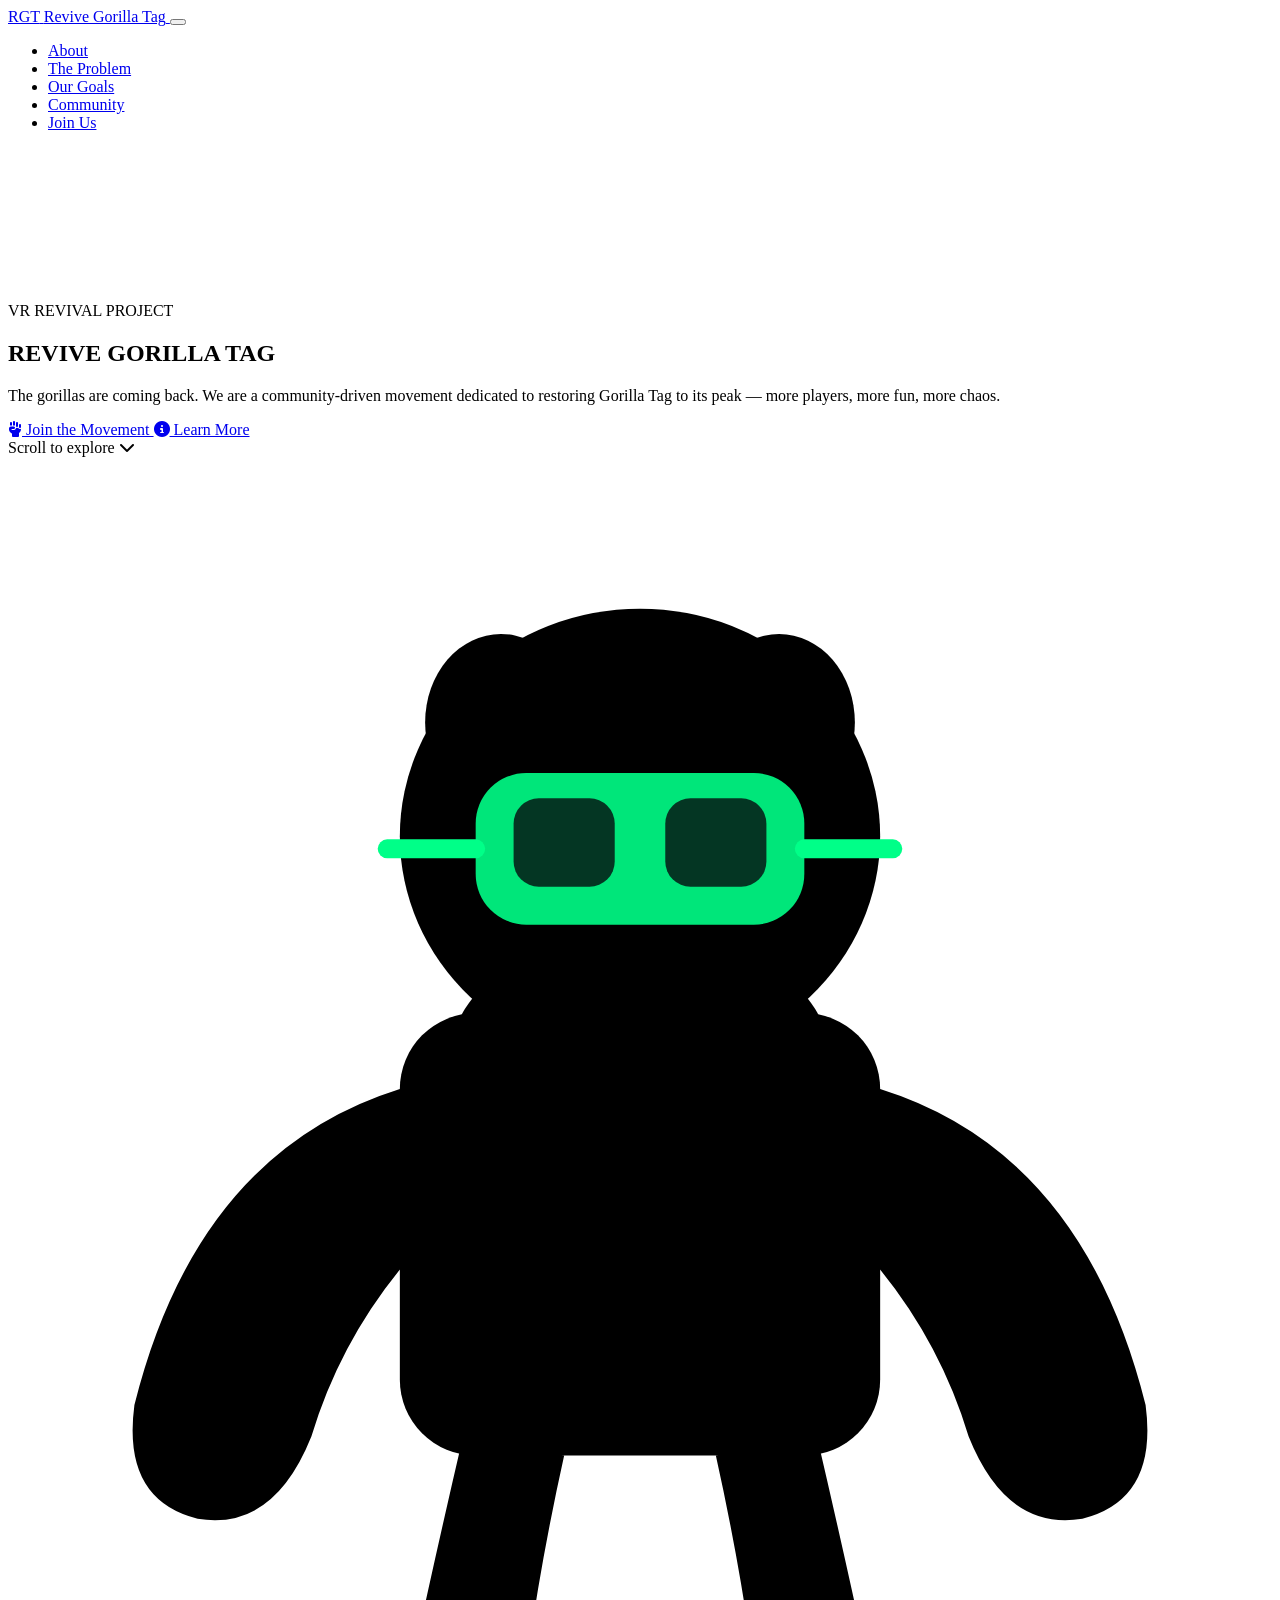
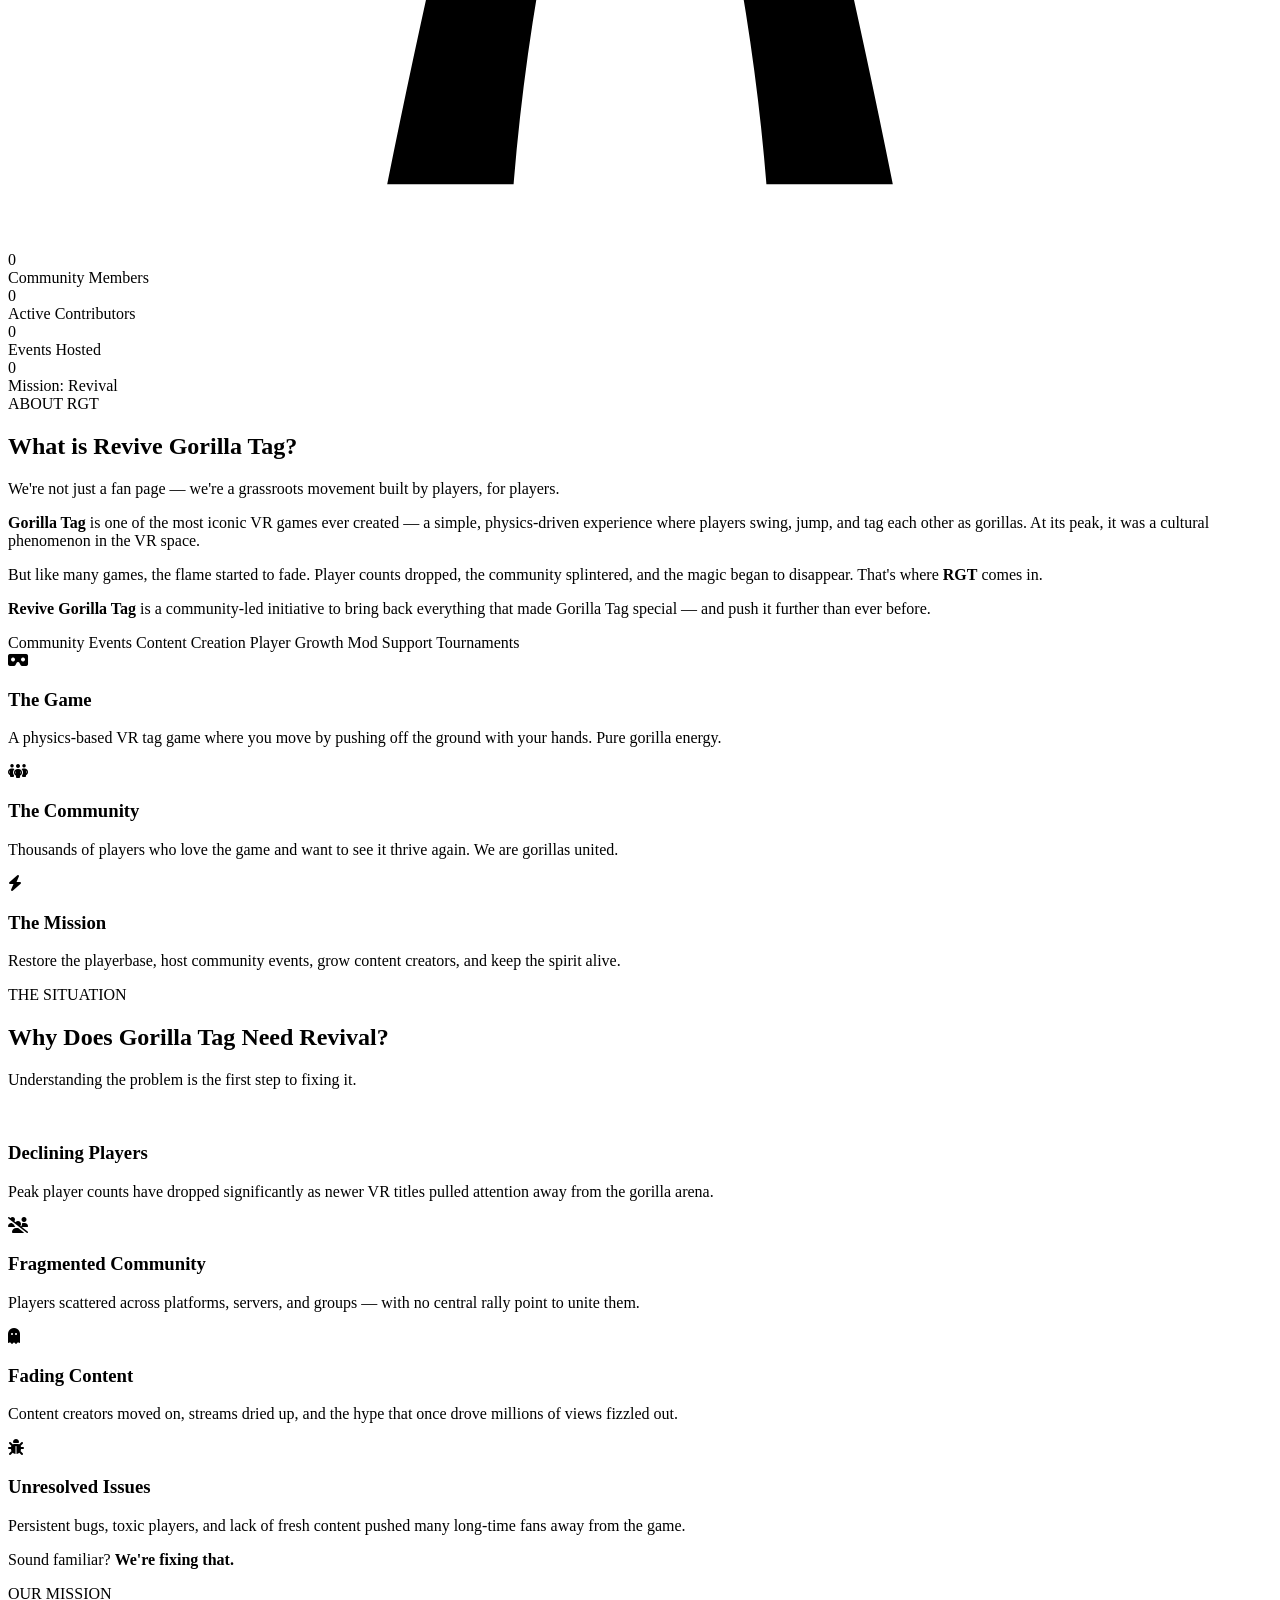
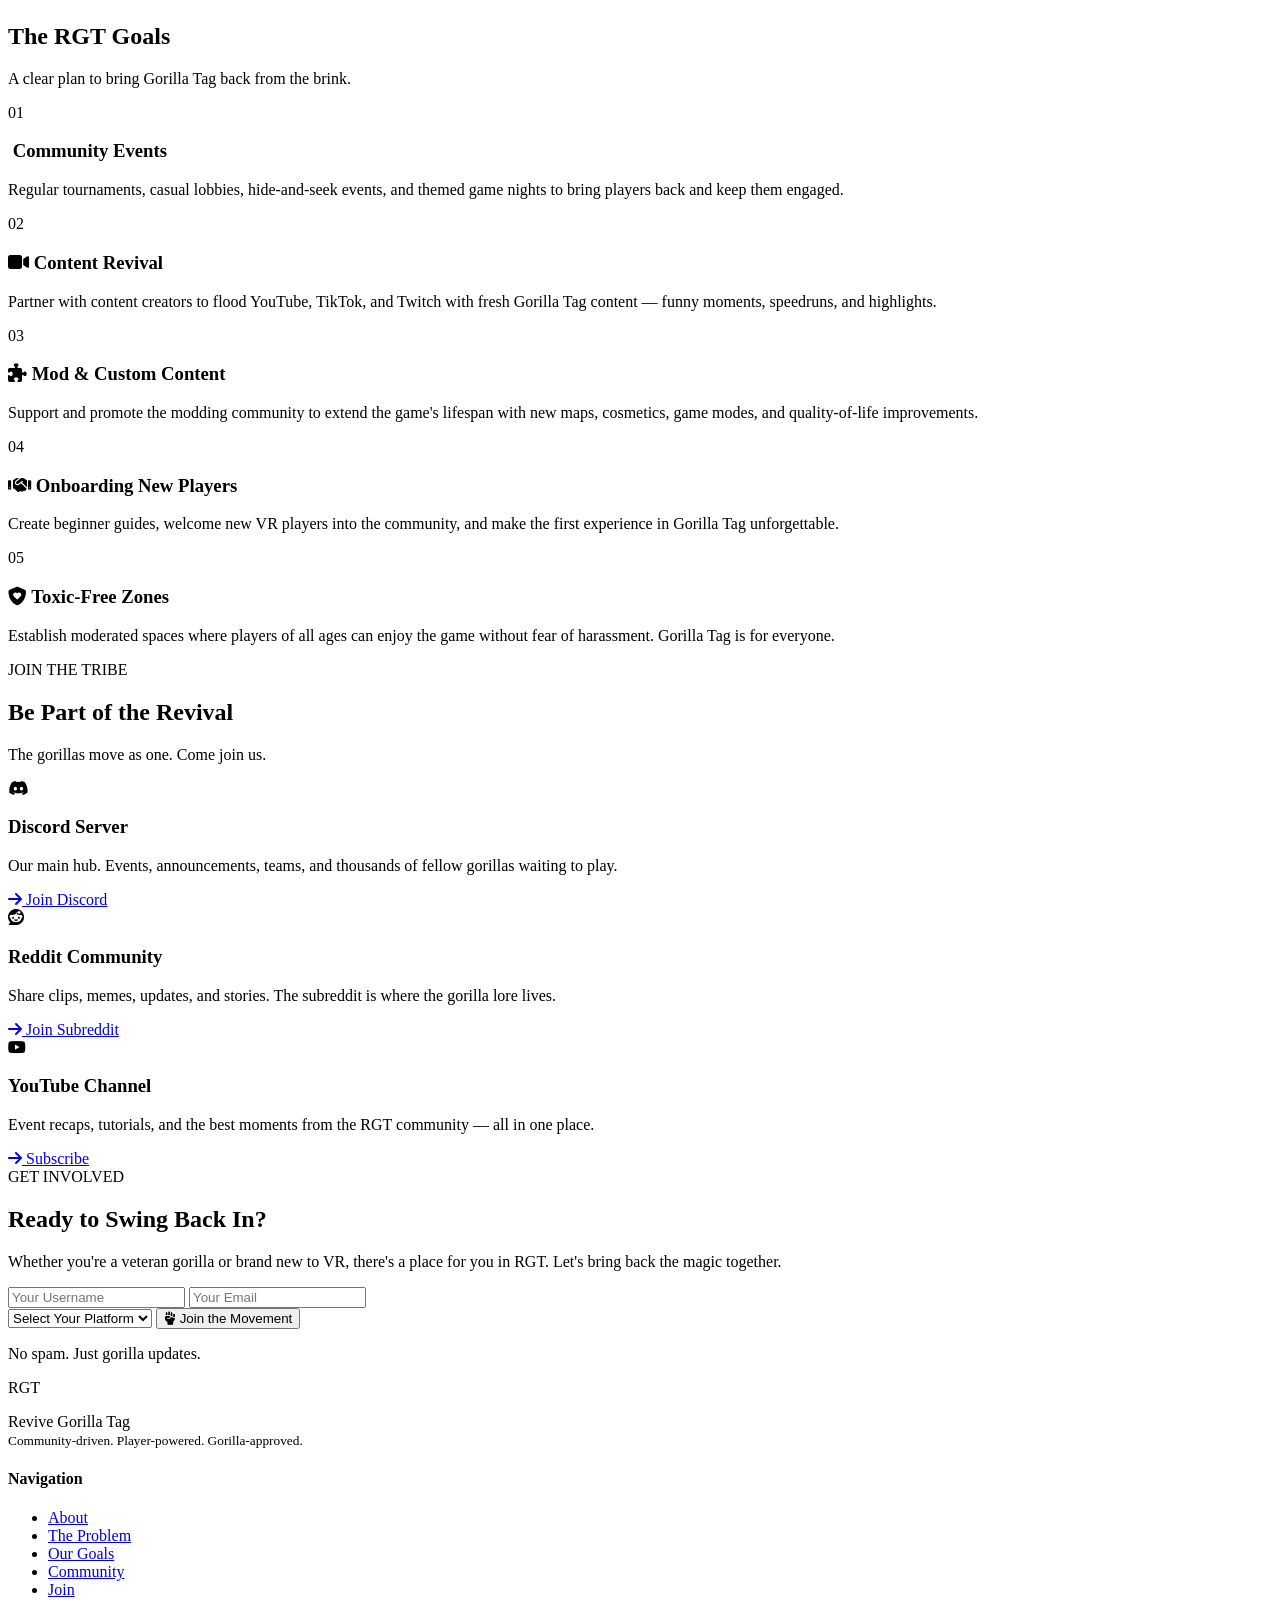
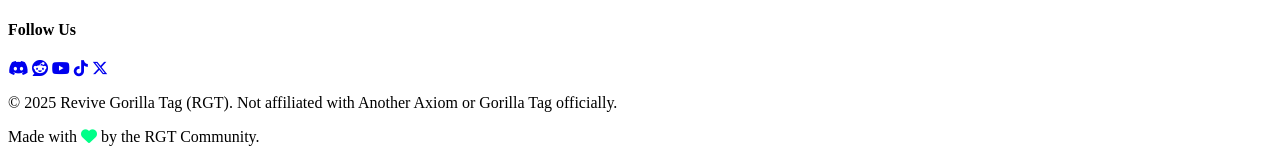
==== index.html @ fe7021f1 "Create index.html" ====
<!DOCTYPE html>
<html lang="en">
<head>
  <meta charset="UTF-8" />
  <meta name="viewport" content="width=device-width, initial-scale=1.0" />
  <meta name="description" content="RGT — Revive Gorilla Tag. A community-driven project dedicated to restoring Gorilla Tag to its golden age." />
  <meta name="theme-color" content="#050b0e" />
  <title>RGT — Revive Gorilla Tag</title>

  <!-- Open Graph -->
  <meta property="og:title" content="RGT — Revive Gorilla Tag" />
  <meta property="og:description" content="Join the movement to bring back the golden age of the greatest VR game ever made." />
  <meta property="og:type" content="website" />

  <!-- Fonts -->
  <link rel="preconnect" href="https://fonts.googleapis.com" />
  <link rel="preconnect" href="https://fonts.gstatic.com" crossorigin />
  <link href="https://fonts.googleapis.com/css2?family=Orbitron:wght@400;600;700;900&family=Inter:wght@300;400;500;600&family=Space+Mono:wght@400;700&display=swap" rel="stylesheet" />

  <!-- Icons -->
  <link rel="stylesheet" href="https://cdnjs.cloudflare.com/ajax/libs/font-awesome/6.5.0/css/all.min.css" crossorigin="anonymous" referrerpolicy="no-referrer" />

  <link rel="stylesheet" href="css/style.css" />
</head>
<body>

  <!-- ===== NAVBAR ===== -->
  <nav id="navbar">
    <div class="nav-container">
      <a href="#hero" class="nav-logo">
        <span class="logo-rgt">RGT</span>
        <span class="logo-full">Revive Gorilla Tag</span>
      </a>
      <button class="nav-toggle" id="navToggle" aria-label="Toggle navigation">
        <span></span><span></span><span></span>
      </button>
      <ul class="nav-links" id="navLinks">
        <li><a href="#about">About</a></li>
        <li><a href="#problem">The Problem</a></li>
        <li><a href="#goals">Our Goals</a></li>
        <li><a href="#community">Community</a></li>
        <li><a href="#join" class="nav-cta">Join Us</a></li>
      </ul>
    </div>
  </nav>

  <!-- ===== HERO ===== -->
  <section id="hero">
    <canvas id="particles"></canvas>
    <div class="hero-bg-glow"></div>

    <div class="hero-content">
      <div class="hero-badge animate-in" data-delay="0">
        <span class="badge-dot"></span>
        VR REVIVAL PROJECT
      </div>
      <h1 class="hero-title animate-in" data-delay="100">
        <span class="title-revive">REVIVE</span>
        <span class="title-gt">GORILLA TAG</span>
      </h1>
      <p class="hero-sub animate-in" data-delay="250">
        The gorillas are coming back. We are a community-driven movement dedicated
        to restoring Gorilla Tag to its peak — more players, more fun, more chaos.
      </p>
      <div class="hero-buttons animate-in" data-delay="400">
        <a href="#join" class="btn btn-primary">
          <i class="fa-solid fa-hand-fist"></i> Join the Movement
        </a>
        <a href="#about" class="btn btn-outline">
          <i class="fa-solid fa-circle-info"></i> Learn More
        </a>
      </div>
      <div class="hero-scroll-hint animate-in" data-delay="600">
        <span>Scroll to explore</span>
        <i class="fa-solid fa-chevron-down bounce"></i>
      </div>
    </div>

    <div class="hero-gorilla">
      <svg viewBox="0 0 200 220" fill="none" xmlns="http://www.w3.org/2000/svg" aria-hidden="true">
        <ellipse cx="100" cy="60" rx="38" ry="36" fill="currentColor"/>
        <ellipse cx="78" cy="42" rx="12" ry="14" fill="currentColor"/>
        <ellipse cx="122" cy="42" rx="12" ry="14" fill="currentColor"/>
        <ellipse cx="100" cy="58" rx="22" ry="18" fill="currentColor" opacity="0.9"/>
        <rect x="62" y="88" width="76" height="70" rx="12" fill="currentColor"/>
        <ellipse cx="100" cy="95" rx="30" ry="20" fill="currentColor"/>
        <path d="M62 100 Q30 110 20 150 Q18 165 30 168 Q42 170 48 155 Q54 135 70 120 Z" fill="currentColor"/>
        <path d="M138 100 Q170 110 180 150 Q182 165 170 168 Q158 170 152 155 Q146 135 130 120 Z" fill="currentColor"/>
        <path d="M72 155 Q65 185 60 210 L80 210 Q82 185 88 158 Z" fill="currentColor"/>
        <path d="M128 155 Q135 185 140 210 L120 210 Q118 185 112 158 Z" fill="currentColor"/>
        <rect x="74" y="50" width="52" height="24" rx="8" fill="#00ff88" opacity="0.9"/>
        <rect x="80" y="54" width="16" height="14" rx="4" fill="#050b0e" opacity="0.8"/>
        <rect x="104" y="54" width="16" height="14" rx="4" fill="#050b0e" opacity="0.8"/>
        <line x1="74" y1="62" x2="60" y2="62" stroke="#00ff88" stroke-width="3" stroke-linecap="round"/>
        <line x1="126" y1="62" x2="140" y2="62" stroke="#00ff88" stroke-width="3" stroke-linecap="round"/>
      </svg>
    </div>
  </section>

  <!-- ===== STATS BAR ===== -->
  <section id="stats">
    <div class="stats-container">
      <div class="stat-item reveal">
        <div class="stat-number" data-target="10000">0</div>
        <div class="stat-label">Community Members</div>
      </div>
      <div class="stat-divider"></div>
      <div class="stat-item reveal">
        <div class="stat-number" data-target="500">0</div>
        <div class="stat-label">Active Contributors</div>
      </div>
      <div class="stat-divider"></div>
      <div class="stat-item reveal">
        <div class="stat-number" data-target="50">0</div>
        <div class="stat-label">Events Hosted</div>
      </div>
      <div class="stat-divider"></div>
      <div class="stat-item reveal">
        <div class="stat-number" data-target="1">0</div>
        <div class="stat-label">Mission: Revival</div>
      </div>
    </div>
  </section>

  <!-- ===== ABOUT ===== -->
  <section id="about">
    <div class="container">
      <div class="section-header reveal">
        <span class="section-tag">ABOUT RGT</span>
        <h2>What is <span class="highlight">Revive Gorilla Tag</span>?</h2>
        <p class="section-desc">We're not just a fan page — we're a grassroots movement built by players, for players.</p>
      </div>
      <div class="about-grid">
        <div class="about-text reveal">
          <p><strong>Gorilla Tag</strong> is one of the most iconic VR games ever created — a simple, physics-driven experience where players swing, jump, and tag each other as gorillas. At its peak, it was a cultural phenomenon in the VR space.</p>
          <p>But like many games, the flame started to fade. Player counts dropped, the community splintered, and the magic began to disappear. That's where <strong>RGT</strong> comes in.</p>
          <p><strong>Revive Gorilla Tag</strong> is a community-led initiative to bring back everything that made Gorilla Tag special — and push it further than ever before.</p>
          <div class="about-tags">
            <span class="tag">Community Events</span>
            <span class="tag">Content Creation</span>
            <span class="tag">Player Growth</span>
            <span class="tag">Mod Support</span>
            <span class="tag">Tournaments</span>
          </div>
        </div>
        <div class="about-card reveal">
          <div class="about-card-inner">
            <div class="about-card-icon"><i class="fa-solid fa-vr-cardboard"></i></div>
            <h3>The Game</h3>
            <p>A physics-based VR tag game where you move by pushing off the ground with your hands. Pure gorilla energy.</p>
          </div>
          <div class="about-card-inner">
            <div class="about-card-icon"><i class="fa-solid fa-people-group"></i></div>
            <h3>The Community</h3>
            <p>Thousands of players who love the game and want to see it thrive again. We are gorillas united.</p>
          </div>
          <div class="about-card-inner">
            <div class="about-card-icon"><i class="fa-solid fa-bolt"></i></div>
            <h3>The Mission</h3>
            <p>Restore the playerbase, host community events, grow content creators, and keep the spirit alive.</p>
          </div>
        </div>
      </div>
    </div>
  </section>

  <!-- ===== THE PROBLEM ===== -->
  <section id="problem">
    <div class="container">
      <div class="section-header reveal">
        <span class="section-tag">THE SITUATION</span>
        <h2>Why Does Gorilla Tag <span class="highlight">Need Revival</span>?</h2>
        <p class="section-desc">Understanding the problem is the first step to fixing it.</p>
      </div>
      <div class="problem-grid">
        <div class="problem-card reveal" data-delay="0">
          <div class="problem-icon"><i class="fa-solid fa-chart-line-down"></i></div>
          <h3>Declining Players</h3>
          <p>Peak player counts have dropped significantly as newer VR titles pulled attention away from the gorilla arena.</p>
        </div>
        <div class="problem-card reveal" data-delay="100">
          <div class="problem-icon"><i class="fa-solid fa-users-slash"></i></div>
          <h3>Fragmented Community</h3>
          <p>Players scattered across platforms, servers, and groups — with no central rally point to unite them.</p>
        </div>
        <div class="problem-card reveal" data-delay="200">
          <div class="problem-icon"><i class="fa-solid fa-ghost"></i></div>
          <h3>Fading Content</h3>
          <p>Content creators moved on, streams dried up, and the hype that once drove millions of views fizzled out.</p>
        </div>
        <div class="problem-card reveal" data-delay="300">
          <div class="problem-icon"><i class="fa-solid fa-bug"></i></div>
          <h3>Unresolved Issues</h3>
          <p>Persistent bugs, toxic players, and lack of fresh content pushed many long-time fans away from the game.</p>
        </div>
      </div>
      <div class="problem-cta reveal">
        <p>Sound familiar? <strong>We're fixing that.</strong></p>
      </div>
    </div>
  </section>

  <!-- ===== GOALS ===== -->
  <section id="goals">
    <div class="container">
      <div class="section-header reveal">
        <span class="section-tag">OUR MISSION</span>
        <h2>The RGT <span class="highlight">Goals</span></h2>
        <p class="section-desc">A clear plan to bring Gorilla Tag back from the brink.</p>
      </div>
      <div class="goals-list">
        <div class="goal-item reveal" data-delay="0">
          <div class="goal-number">01</div>
          <div class="goal-content">
            <h3><i class="fa-solid fa-calendar-star"></i> Community Events</h3>
            <p>Regular tournaments, casual lobbies, hide-and-seek events, and themed game nights to bring players back and keep them engaged.</p>
          </div>
          <div class="goal-accent"></div>
        </div>
        <div class="goal-item reveal" data-delay="100">
          <div class="goal-number">02</div>
          <div class="goal-content">
            <h3><i class="fa-solid fa-video"></i> Content Revival</h3>
            <p>Partner with content creators to flood YouTube, TikTok, and Twitch with fresh Gorilla Tag content — funny moments, speedruns, and highlights.</p>
          </div>
          <div class="goal-accent"></div>
        </div>
        <div class="goal-item reveal" data-delay="200">
          <div class="goal-number">03</div>
          <div class="goal-content">
            <h3><i class="fa-solid fa-puzzle-piece"></i> Mod &amp; Custom Content</h3>
            <p>Support and promote the modding community to extend the game's lifespan with new maps, cosmetics, game modes, and quality-of-life improvements.</p>
          </div>
          <div class="goal-accent"></div>
        </div>
        <div class="goal-item reveal" data-delay="300">
          <div class="goal-number">04</div>
          <div class="goal-content">
            <h3><i class="fa-solid fa-handshake"></i> Onboarding New Players</h3>
            <p>Create beginner guides, welcome new VR players into the community, and make the first experience in Gorilla Tag unforgettable.</p>
          </div>
          <div class="goal-accent"></div>
        </div>
        <div class="goal-item reveal" data-delay="400">
          <div class="goal-number">05</div>
          <div class="goal-content">
            <h3><i class="fa-solid fa-shield-heart"></i> Toxic-Free Zones</h3>
            <p>Establish moderated spaces where players of all ages can enjoy the game without fear of harassment. Gorilla Tag is for everyone.</p>
          </div>
          <div class="goal-accent"></div>
        </div>
      </div>
    </div>
  </section>

  <!-- ===== COMMUNITY ===== -->
  <section id="community">
    <div class="container">
      <div class="section-header reveal">
        <span class="section-tag">JOIN THE TRIBE</span>
        <h2>Be Part of the <span class="highlight">Revival</span></h2>
        <p class="section-desc">The gorillas move as one. Come join us.</p>
      </div>
      <div class="community-grid">
        <div class="community-card reveal discord">
          <div class="community-card-bg"></div>
          <i class="fa-brands fa-discord community-icon"></i>
          <h3>Discord Server</h3>
          <p>Our main hub. Events, announcements, teams, and thousands of fellow gorillas waiting to play.</p>
          <a href="#join" class="btn btn-primary sm"><i class="fa-solid fa-arrow-right"></i> Join Discord</a>
        </div>
        <div class="community-card reveal reddit" data-delay="100">
          <div class="community-card-bg"></div>
          <i class="fa-brands fa-reddit community-icon"></i>
          <h3>Reddit Community</h3>
          <p>Share clips, memes, updates, and stories. The subreddit is where the gorilla lore lives.</p>
          <a href="#join" class="btn btn-outline sm"><i class="fa-solid fa-arrow-right"></i> Join Subreddit</a>
        </div>
        <div class="community-card reveal youtube" data-delay="200">
          <div class="community-card-bg"></div>
          <i class="fa-brands fa-youtube community-icon"></i>
          <h3>YouTube Channel</h3>
          <p>Event recaps, tutorials, and the best moments from the RGT community — all in one place.</p>
          <a href="#join" class="btn btn-outline sm"><i class="fa-solid fa-arrow-right"></i> Subscribe</a>
        </div>
      </div>
    </div>
  </section>

  <!-- ===== JOIN ===== -->
  <section id="join">
    <div class="join-bg"></div>
    <div class="container">
      <div class="join-content reveal">
        <span class="section-tag">GET INVOLVED</span>
        <h2>Ready to <span class="highlight">Swing Back In</span>?</h2>
        <p>Whether you're a veteran gorilla or brand new to VR, there's a place for you in RGT. Let's bring back the magic together.</p>
        <form class="join-form" id="joinForm" novalidate>
          <div class="form-row">
            <input type="text" id="joinName" name="name" placeholder="Your Username" autocomplete="off" required />
            <input type="email" id="joinEmail" name="email" placeholder="Your Email" autocomplete="off" required />
          </div>
          <select id="joinPlatform" name="platform" required>
            <option value="" disabled selected>Select Your Platform</option>
            <option value="meta">Meta Quest</option>
            <option value="pcvr">PCVR (Steam)</option>
            <option value="psvr">PSVR2</option>
            <option value="both">Multiple Platforms</option>
          </select>
          <button type="submit" class="btn btn-primary full">
            <i class="fa-solid fa-hand-fist"></i> Join the Movement
          </button>
          <p class="form-note">No spam. Just gorilla updates.</p>
        </form>
        <div class="join-success" id="joinSuccess" style="display:none">
          <i class="fa-solid fa-circle-check"></i>
          <h3>You're in!</h3>
          <p>Welcome to RGT. The gorillas are ready for you.</p>
        </div>
      </div>
    </div>
  </section>

  <!-- ===== FOOTER ===== -->
  <footer id="footer">
    <div class="container">
      <div class="footer-top">
        <div class="footer-brand">
          <span class="logo-rgt">RGT</span>
          <p>Revive Gorilla Tag<br /><small>Community-driven. Player-powered. Gorilla-approved.</small></p>
        </div>
        <div class="footer-links">
          <h4>Navigation</h4>
          <ul>
            <li><a href="#about">About</a></li>
            <li><a href="#problem">The Problem</a></li>
            <li><a href="#goals">Our Goals</a></li>
            <li><a href="#community">Community</a></li>
            <li><a href="#join">Join</a></li>
          </ul>
        </div>
        <div class="footer-social">
          <h4>Follow Us</h4>
          <div class="social-icons">
            <a href="#" aria-label="Discord"><i class="fa-brands fa-discord"></i></a>
            <a href="#" aria-label="Reddit"><i class="fa-brands fa-reddit"></i></a>
            <a href="#" aria-label="YouTube"><i class="fa-brands fa-youtube"></i></a>
            <a href="#" aria-label="TikTok"><i class="fa-brands fa-tiktok"></i></a>
            <a href="#" aria-label="Twitter/X"><i class="fa-brands fa-x-twitter"></i></a>
          </div>
        </div>
      </div>
      <div class="footer-bottom">
        <p>&copy; 2025 Revive Gorilla Tag (RGT). Not affiliated with Another Axiom or Gorilla Tag officially.</p>
        <p>Made with <i class="fa-solid fa-heart" style="color:#00ff88"></i> by the RGT Community.</p>
      </div>
    </div>
  </footer>

  <script src="js/main.js"></script>
</body>
</html>
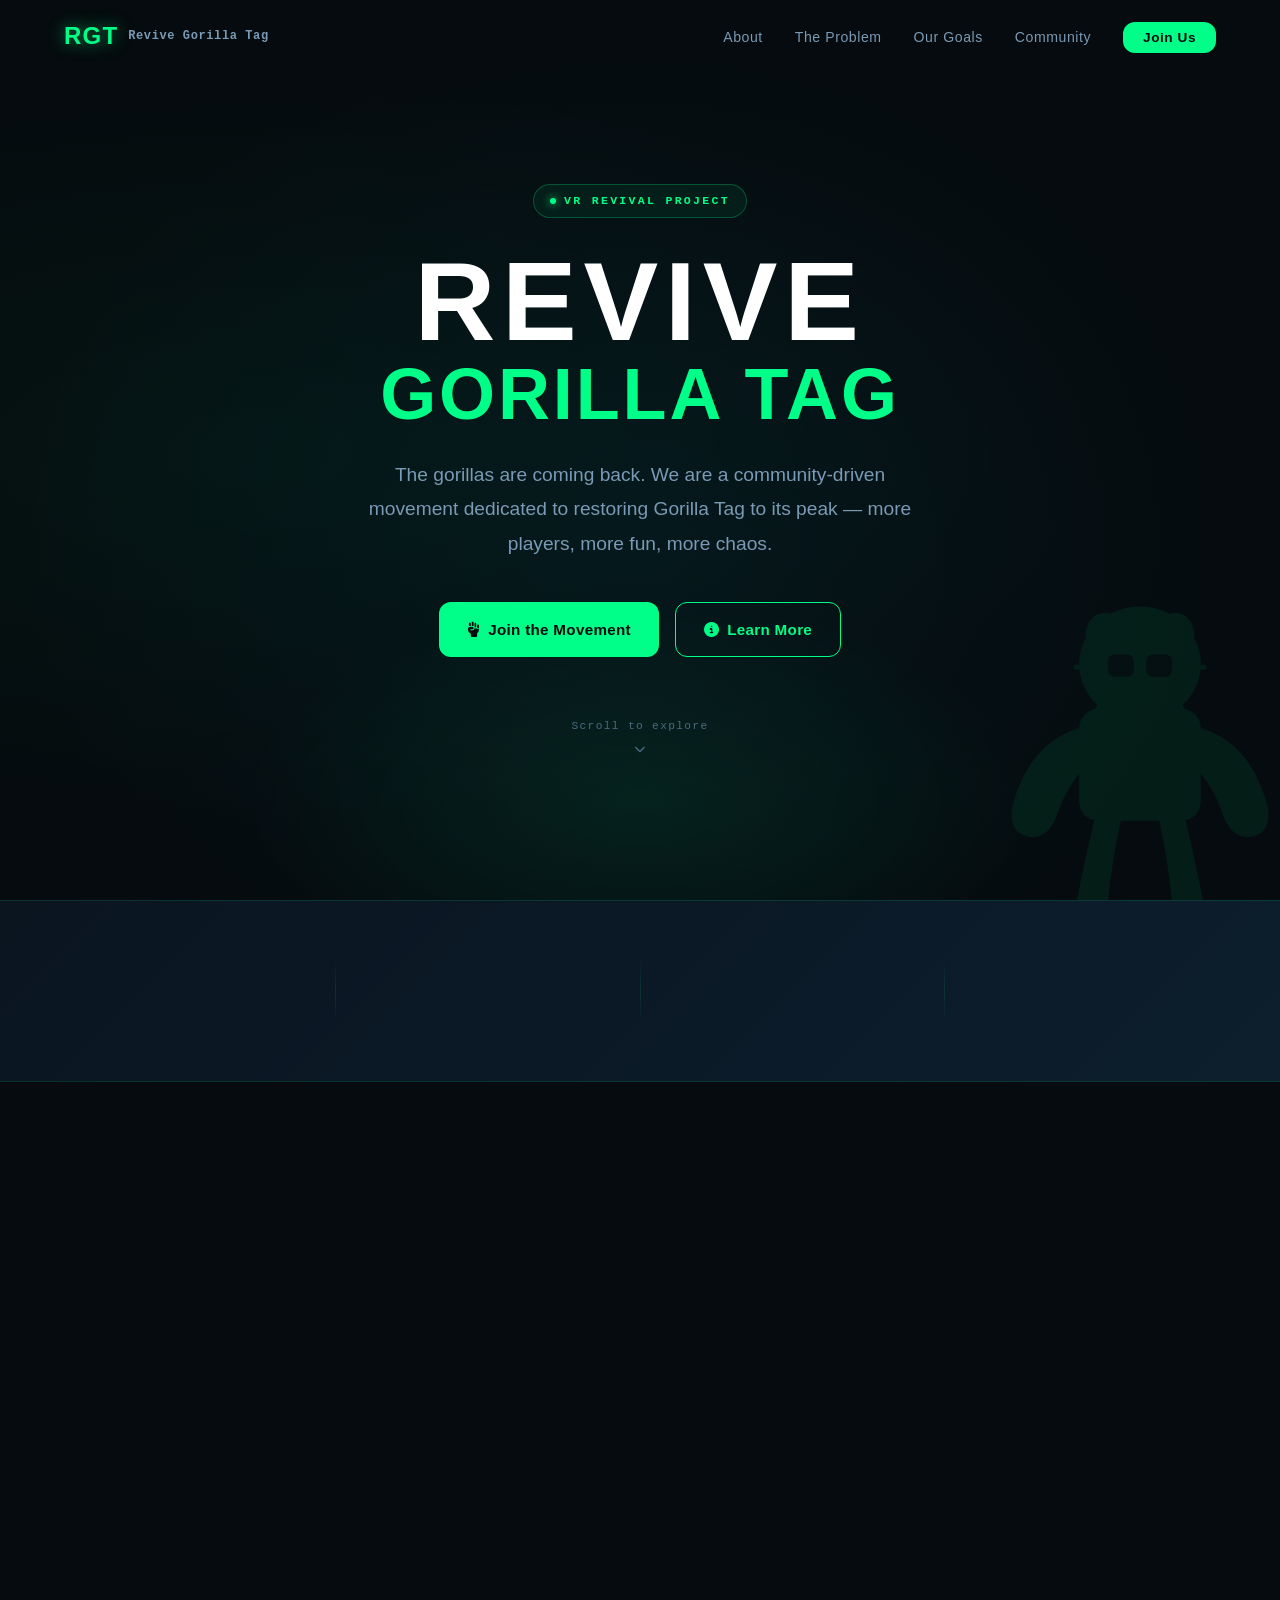
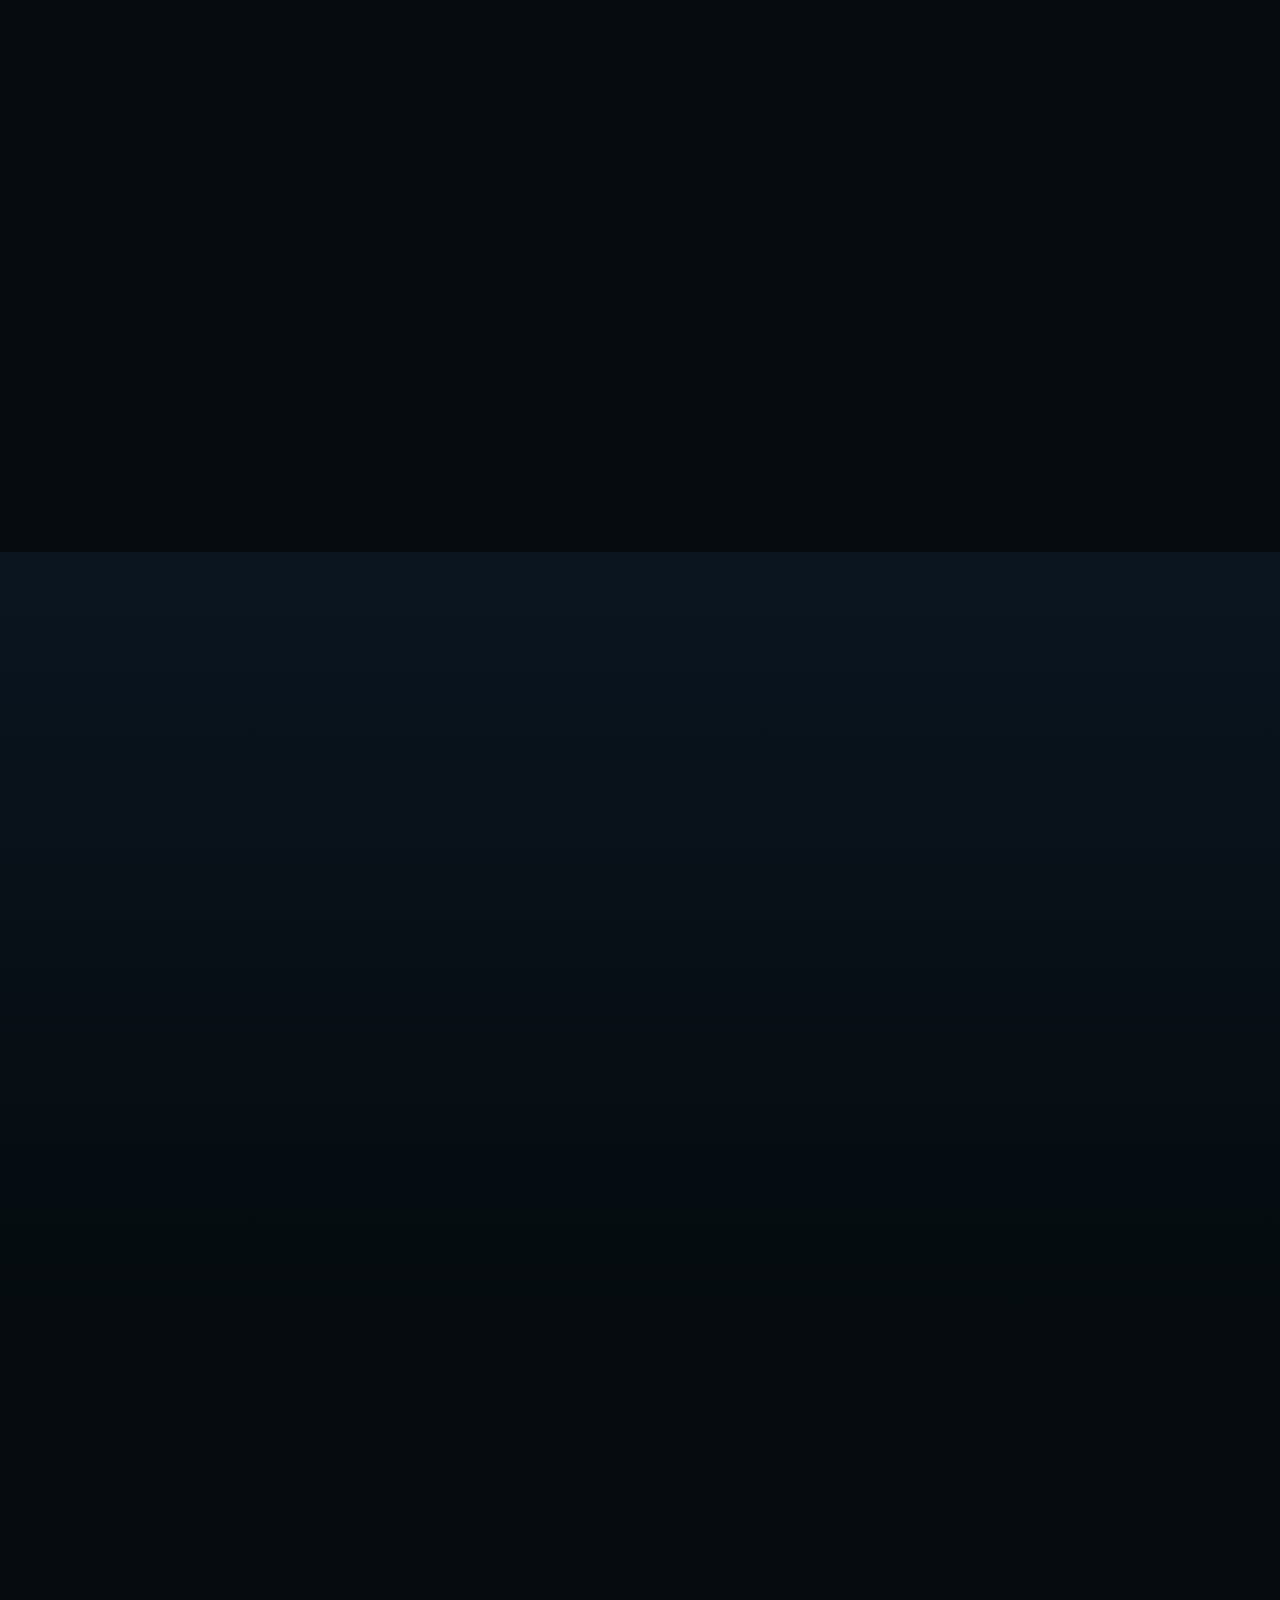
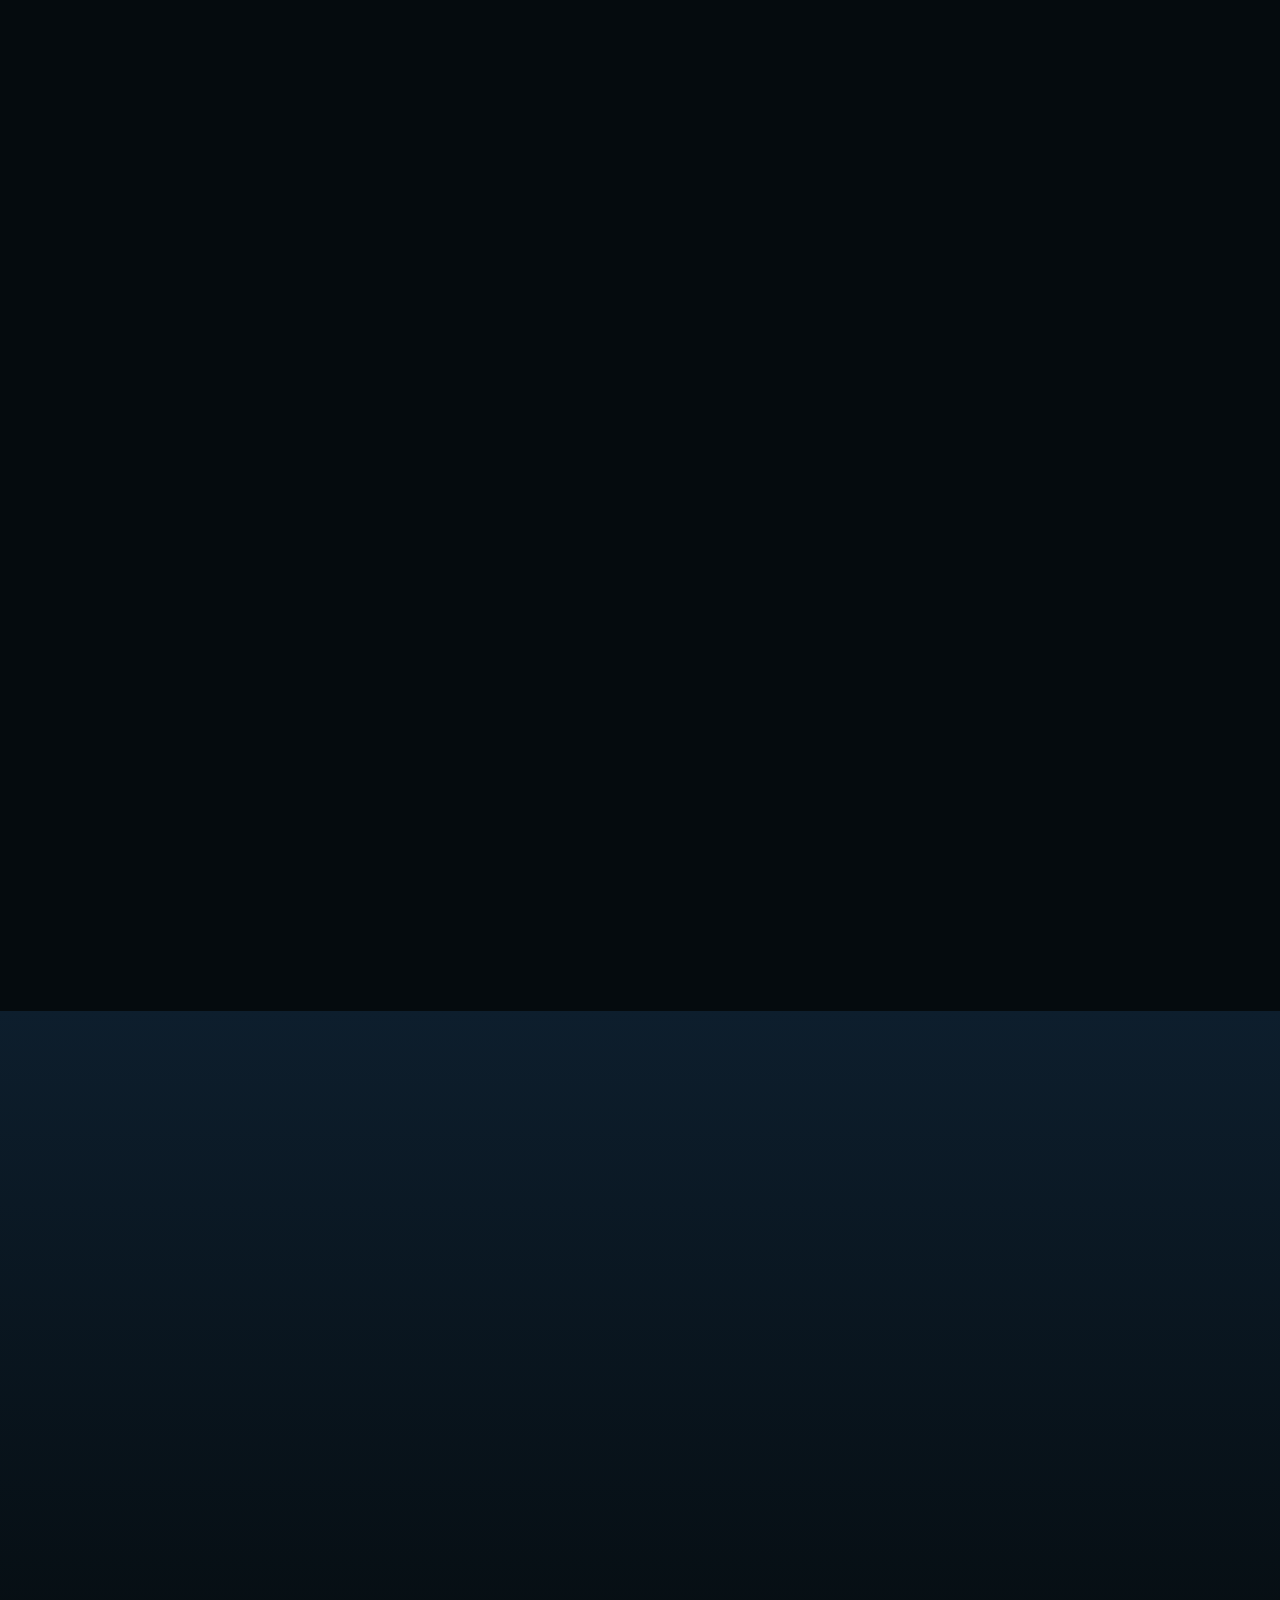
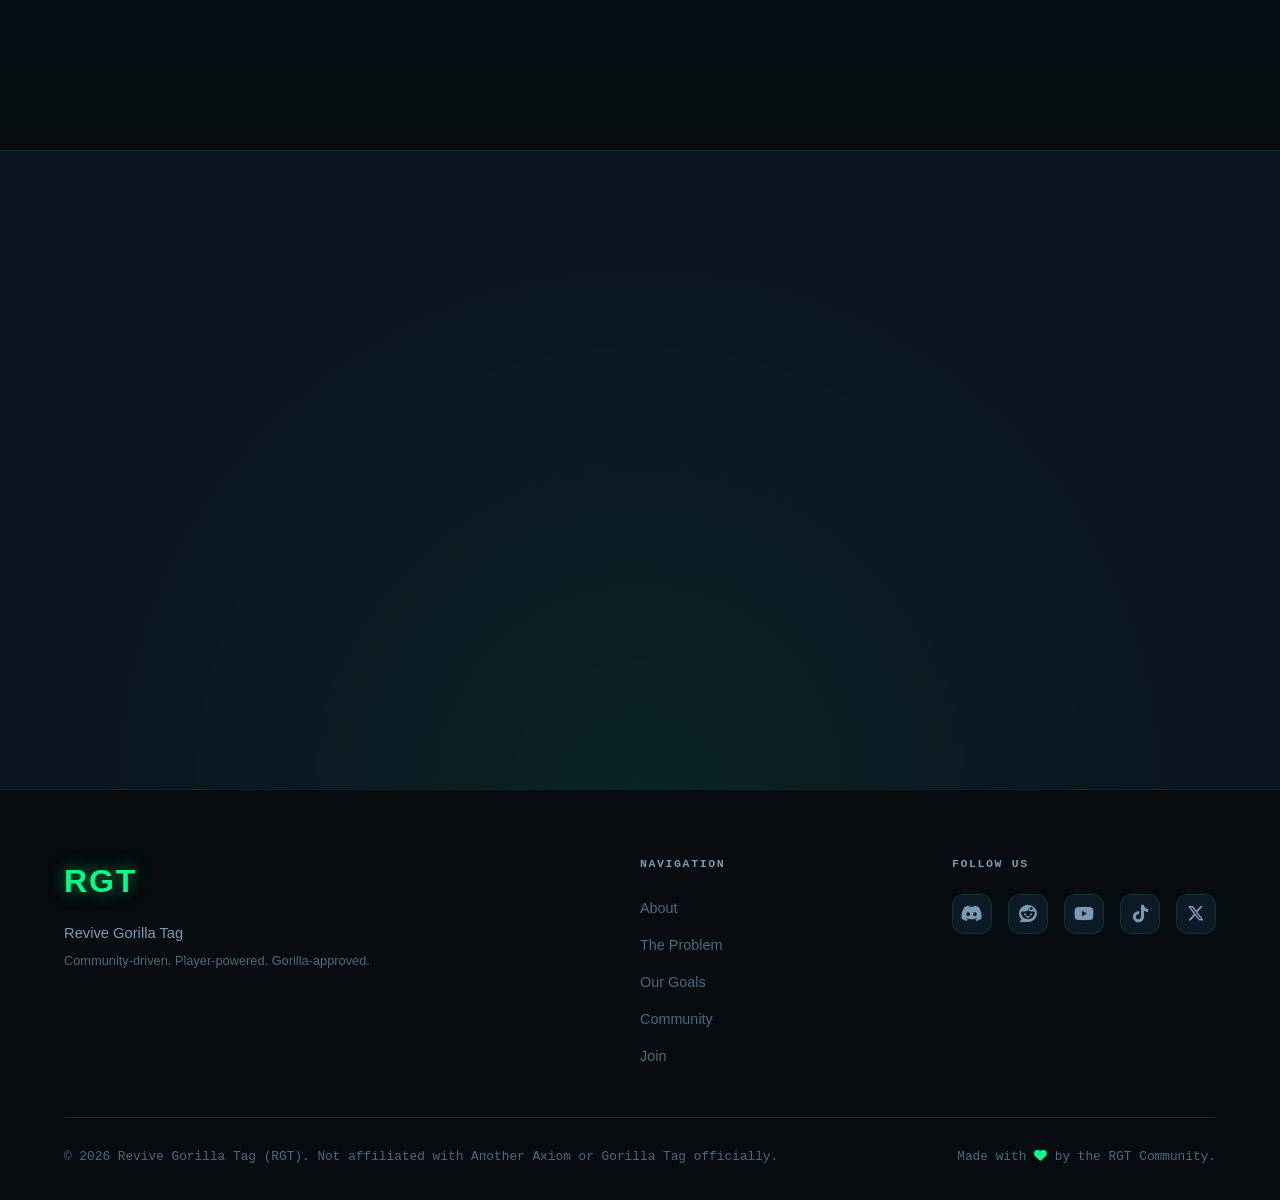
==== commit 078ab521: "Update index.html" ====
--- a/index.html
+++ b/index.html
@@ -20,7 +20,7 @@
   <!-- Icons -->
   <link rel="stylesheet" href="https://cdnjs.cloudflare.com/ajax/libs/font-awesome/6.5.0/css/all.min.css" crossorigin="anonymous" referrerpolicy="no-referrer" />
 
-  <link rel="stylesheet" href="css/style.css" />
+  <link rel="stylesheet" href="style.css" />
 </head>
 <body>
 
@@ -351,7 +351,7 @@
         </div>
       </div>
       <div class="footer-bottom">
-        <p>&copy; 2025 Revive Gorilla Tag (RGT). Not affiliated with Another Axiom or Gorilla Tag officially.</p>
+        <p>&copy; 2026 Revive Gorilla Tag (RGT). Not affiliated with Another Axiom or Gorilla Tag officially.</p>
         <p>Made with <i class="fa-solid fa-heart" style="color:#00ff88"></i> by the RGT Community.</p>
       </div>
     </div>
--- a/style.css
+++ b/style.css
@@ -0,0 +1,297 @@
+/* =====================================================
+   RGT — Revive Gorilla Tag · Global Styles
+   ===================================================== */
+
+:root {
+  --clr-bg:         #050b0e;
+  --clr-bg-2:       #0a1520;
+  --clr-bg-3:       #0d1e2d;
+  --clr-card:       #0c1a26;
+  --clr-card-hover: #112233;
+  --clr-border:     rgba(0, 255, 136, 0.12);
+  --clr-primary:    #00ff88;
+  --clr-secondary:  #00bfff;
+  --clr-accent:     #ff6b35;
+  --clr-warn:       #ffd60a;
+  --clr-text:       #e0e8f0;
+  --clr-text-muted: #7a9ab5;
+  --clr-text-dim:   #4a6a80;
+  --font-heading:   'Orbitron', sans-serif;
+  --font-body:      'Inter', sans-serif;
+  --font-mono:      'Space Mono', monospace;
+  --radius-sm:  6px;
+  --radius-md:  12px;
+  --radius-lg:  20px;
+  --shadow-glow-green: 0 0 24px rgba(0, 255, 136, 0.3);
+  --shadow-glow-blue:  0 0 24px rgba(0, 191, 255, 0.3);
+  --shadow-card: 0 8px 32px rgba(0, 0, 0, 0.5);
+  --transition: 0.3s cubic-bezier(0.4, 0, 0.2, 1);
+  --transition-slow: 0.6s cubic-bezier(0.4, 0, 0.2, 1);
+}
+
+*, *::before, *::after { box-sizing: border-box; margin: 0; padding: 0; }
+
+html { scroll-behavior: smooth; font-size: 16px; }
+
+body {
+  font-family: var(--font-body);
+  background-color: var(--clr-bg);
+  color: var(--clr-text);
+  line-height: 1.7;
+  overflow-x: hidden;
+  -webkit-font-smoothing: antialiased;
+}
+
+a { color: inherit; text-decoration: none; }
+ul { list-style: none; }
+img, svg { display: block; max-width: 100%; }
+
+::-webkit-scrollbar { width: 6px; }
+::-webkit-scrollbar-track { background: var(--clr-bg); }
+::-webkit-scrollbar-thumb { background: var(--clr-primary); border-radius: 3px; }
+
+.container { max-width: 1200px; margin: 0 auto; padding: 0 24px; }
+section { padding: 100px 0; }
+
+.section-header { text-align: center; margin-bottom: 64px; }
+
+.section-tag {
+  display: inline-block;
+  font-family: var(--font-mono);
+  font-size: 0.72rem;
+  font-weight: 700;
+  letter-spacing: 0.18em;
+  color: var(--clr-primary);
+  background: rgba(0, 255, 136, 0.08);
+  border: 1px solid rgba(0, 255, 136, 0.2);
+  border-radius: var(--radius-sm);
+  padding: 4px 12px;
+  margin-bottom: 16px;
+  text-transform: uppercase;
+}
+
+.section-header h2 {
+  font-family: var(--font-heading);
+  font-size: clamp(1.8rem, 4vw, 2.8rem);
+  font-weight: 700;
+  color: #fff;
+  margin-bottom: 16px;
+  line-height: 1.2;
+}
+
+.section-desc { font-size: 1.05rem; color: var(--clr-text-muted); max-width: 540px; margin: 0 auto; }
+
+.highlight { color: var(--clr-primary); text-shadow: 0 0 24px rgba(0, 255, 136, 0.4); }
+
+/* BUTTONS */
+.btn {
+  display: inline-flex; align-items: center; gap: 8px;
+  font-family: var(--font-body); font-size: 0.95rem; font-weight: 600;
+  padding: 14px 28px; border-radius: var(--radius-md);
+  border: none; cursor: pointer;
+  transition: all var(--transition); white-space: nowrap; letter-spacing: 0.02em;
+}
+.btn.sm { padding: 10px 20px; font-size: 0.85rem; }
+.btn.full { width: 100%; justify-content: center; font-size: 1rem; padding: 16px; }
+.btn-primary { background: var(--clr-primary); color: var(--clr-bg); }
+.btn-primary:hover { background: #00e87a; box-shadow: var(--shadow-glow-green); transform: translateY(-2px); }
+.btn-outline { background: transparent; color: var(--clr-primary); border: 1.5px solid var(--clr-primary); }
+.btn-outline:hover { background: rgba(0, 255, 136, 0.08); box-shadow: var(--shadow-glow-green); transform: translateY(-2px); }
+
+/* ANIMATIONS */
+@keyframes fadeUp { from { opacity: 0; transform: translateY(32px); } to { opacity: 1; transform: translateY(0); } }
+@keyframes glow-pulse { 0%, 100% { opacity: 0.4; } 50% { opacity: 0.8; } }
+@keyframes bounce-y { 0%, 100% { transform: translateY(0); } 50% { transform: translateY(6px); } }
+@keyframes title-glow {
+  0%, 100% { text-shadow: 0 0 30px rgba(0, 255, 136, 0.5); }
+  50% { text-shadow: 0 0 60px rgba(0, 255, 136, 0.9), 0 0 100px rgba(0, 255, 136, 0.4); }
+}
+@keyframes float-gorilla {
+  0%, 100% { transform: translateY(0) rotate(-2deg); }
+  50% { transform: translateY(-14px) rotate(2deg); }
+}
+@keyframes shake {
+  0%, 100% { transform: translateX(0); } 20% { transform: translateX(-8px); }
+  40% { transform: translateX(8px); } 60% { transform: translateX(-5px); } 80% { transform: translateX(5px); }
+}
+
+.reveal { opacity: 0; transform: translateY(40px); transition: opacity 0.7s ease, transform 0.7s ease; }
+.reveal.visible { opacity: 1; transform: translateY(0); }
+
+.animate-in { opacity: 0; animation: fadeUp 0.7s ease forwards; }
+[data-delay="0"]   { animation-delay: 0.1s; }
+[data-delay="100"] { animation-delay: 0.2s; }
+[data-delay="250"] { animation-delay: 0.35s; }
+[data-delay="400"] { animation-delay: 0.5s; }
+[data-delay="600"] { animation-delay: 0.7s; }
+.bounce { animation: bounce-y 1.6s ease-in-out infinite; }
+
+/* NAVBAR */
+#navbar {
+  position: fixed; top: 0; left: 0; right: 0; z-index: 1000;
+  padding: 16px 0; transition: background var(--transition), box-shadow var(--transition), padding var(--transition);
+}
+#navbar.scrolled {
+  background: rgba(5, 11, 14, 0.95);
+  backdrop-filter: blur(16px); -webkit-backdrop-filter: blur(16px);
+  box-shadow: 0 1px 0 rgba(0, 255, 136, 0.1); padding: 10px 0;
+}
+.nav-container { max-width: 1200px; margin: 0 auto; padding: 0 24px; display: flex; align-items: center; justify-content: space-between; }
+.nav-logo { display: flex; align-items: center; gap: 10px; font-family: var(--font-heading); font-weight: 700; }
+.logo-rgt { font-size: 1.5rem; font-weight: 900; color: var(--clr-primary); text-shadow: 0 0 16px rgba(0, 255, 136, 0.6); letter-spacing: 0.05em; }
+.logo-full { font-size: 0.75rem; color: var(--clr-text-muted); font-family: var(--font-mono); letter-spacing: 0.05em; display: none; }
+@media (min-width: 640px) { .logo-full { display: block; } }
+
+.nav-links { display: flex; align-items: center; gap: 32px; }
+.nav-links a { font-size: 0.88rem; font-weight: 500; color: var(--clr-text-muted); letter-spacing: 0.04em; transition: color var(--transition); position: relative; }
+.nav-links a::after { content: ''; position: absolute; bottom: -4px; left: 0; right: 0; height: 2px; background: var(--clr-primary); transform: scaleX(0); transition: transform var(--transition); }
+.nav-links a:hover { color: var(--clr-text); }
+.nav-links a:hover::after { transform: scaleX(1); }
+.nav-links a.active { color: var(--clr-primary); }
+.nav-links a.active::after { transform: scaleX(1); }
+.nav-links .nav-cta { background: var(--clr-primary); color: var(--clr-bg); padding: 8px 20px; border-radius: var(--radius-md); font-weight: 600; font-size: 0.85rem; }
+.nav-links .nav-cta::after { display: none; }
+.nav-links .nav-cta:hover { background: #00e87a; box-shadow: var(--shadow-glow-green); color: var(--clr-bg); transform: translateY(-1px); }
+
+.nav-toggle { display: none; flex-direction: column; gap: 5px; background: none; border: none; cursor: pointer; padding: 4px; }
+.nav-toggle span { display: block; width: 24px; height: 2px; background: var(--clr-text); border-radius: 2px; transition: all var(--transition); }
+
+@media (max-width: 768px) {
+  .nav-toggle { display: flex; }
+  .nav-links { position: fixed; top: 0; right: -100%; width: min(300px, 80vw); height: 100vh; background: var(--clr-bg-2); flex-direction: column; align-items: flex-start; padding: 80px 32px 32px; gap: 24px; transition: right var(--transition-slow); border-left: 1px solid var(--clr-border); }
+  .nav-links.open { right: 0; }
+  .nav-links a { font-size: 1.1rem; }
+}
+
+/* HERO */
+#hero {
+  position: relative; min-height: 100vh; display: flex; align-items: center; justify-content: center;
+  overflow: hidden; padding: 120px 24px 80px;
+  background: radial-gradient(ellipse at 50% 60%, rgba(0, 191, 255, 0.05) 0%, transparent 70%),
+              radial-gradient(ellipse at 20% 50%, rgba(0, 255, 136, 0.04) 0%, transparent 60%),
+              var(--clr-bg);
+}
+#particles { position: absolute; inset: 0; z-index: 0; }
+.hero-bg-glow { position: absolute; bottom: -100px; left: 50%; transform: translateX(-50%); width: 800px; height: 400px; background: radial-gradient(ellipse, rgba(0, 255, 136, 0.08) 0%, transparent 70%); pointer-events: none; z-index: 1; animation: glow-pulse 4s ease-in-out infinite; }
+.hero-content { position: relative; z-index: 2; text-align: center; max-width: 800px; }
+.hero-badge { display: inline-flex; align-items: center; gap: 8px; font-family: var(--font-mono); font-size: 0.72rem; font-weight: 700; letter-spacing: 0.2em; color: var(--clr-primary); background: rgba(0, 255, 136, 0.06); border: 1px solid rgba(0, 255, 136, 0.25); border-radius: 100px; padding: 6px 16px; margin-bottom: 28px; }
+.badge-dot { width: 6px; height: 6px; background: var(--clr-primary); border-radius: 50%; box-shadow: 0 0 8px var(--clr-primary); animation: glow-pulse 1.5s ease-in-out infinite; }
+.hero-title { font-family: var(--font-heading); font-weight: 900; line-height: 1.0; margin-bottom: 28px; display: flex; flex-direction: column; }
+.title-revive { font-size: clamp(3.5rem, 10vw, 7rem); color: #fff; letter-spacing: 0.06em; }
+.title-gt { font-size: clamp(2rem, 6vw, 4.5rem); color: var(--clr-primary); letter-spacing: 0.04em; animation: title-glow 3s ease-in-out infinite; }
+.hero-sub { font-size: clamp(1rem, 2.5vw, 1.2rem); color: var(--clr-text-muted); max-width: 560px; margin: 0 auto 40px; line-height: 1.8; }
+.hero-buttons { display: flex; gap: 16px; justify-content: center; flex-wrap: wrap; margin-bottom: 60px; }
+.hero-scroll-hint { display: flex; flex-direction: column; align-items: center; gap: 8px; font-family: var(--font-mono); font-size: 0.7rem; letter-spacing: 0.12em; color: var(--clr-text-dim); }
+.hero-gorilla { position: absolute; right: -20px; bottom: -20px; width: min(320px, 40vw); opacity: 0.07; color: var(--clr-primary); pointer-events: none; z-index: 1; animation: float-gorilla 6s ease-in-out infinite; }
+
+/* STATS */
+#stats { padding: 0; background: linear-gradient(135deg, var(--clr-bg-2), var(--clr-bg-3)); border-top: 1px solid var(--clr-border); border-bottom: 1px solid var(--clr-border); }
+.stats-container { max-width: 1200px; margin: 0 auto; padding: 48px 24px; display: flex; align-items: center; justify-content: space-around; flex-wrap: wrap; gap: 32px; }
+.stat-item { text-align: center; flex: 1; min-width: 160px; }
+.stat-number { font-family: var(--font-heading); font-size: clamp(2.2rem, 5vw, 3.5rem); font-weight: 900; color: var(--clr-primary); text-shadow: 0 0 20px rgba(0, 255, 136, 0.4); line-height: 1; margin-bottom: 8px; }
+.stat-label { font-family: var(--font-mono); font-size: 0.72rem; letter-spacing: 0.12em; color: var(--clr-text-muted); text-transform: uppercase; }
+.stat-divider { width: 1px; height: 60px; background: linear-gradient(to bottom, transparent, var(--clr-border), transparent); }
+@media (max-width: 640px) { .stat-divider { display: none; } }
+
+/* ABOUT */
+#about { background: var(--clr-bg); }
+.about-grid { display: grid; grid-template-columns: 1fr 1fr; gap: 56px; align-items: start; }
+@media (max-width: 900px) { .about-grid { grid-template-columns: 1fr; } }
+.about-text p { color: var(--clr-text-muted); margin-bottom: 20px; font-size: 1rem; line-height: 1.8; }
+.about-text p strong { color: var(--clr-text); }
+.about-tags { display: flex; flex-wrap: wrap; gap: 10px; margin-top: 28px; }
+.tag { font-family: var(--font-mono); font-size: 0.72rem; letter-spacing: 0.08em; color: var(--clr-secondary); background: rgba(0, 191, 255, 0.08); border: 1px solid rgba(0, 191, 255, 0.2); border-radius: var(--radius-sm); padding: 5px 12px; }
+.about-card { display: flex; flex-direction: column; gap: 20px; }
+.about-card-inner { background: var(--clr-card); border: 1px solid var(--clr-border); border-radius: var(--radius-lg); padding: 28px; transition: all var(--transition); }
+.about-card-inner:hover { background: var(--clr-card-hover); border-color: rgba(0, 255, 136, 0.25); transform: translateY(-3px); box-shadow: var(--shadow-card); }
+.about-card-icon { font-size: 1.6rem; color: var(--clr-primary); margin-bottom: 12px; }
+.about-card-inner h3 { font-family: var(--font-heading); font-size: 1rem; font-weight: 700; color: #fff; margin-bottom: 8px; letter-spacing: 0.04em; }
+.about-card-inner p { font-size: 0.9rem; color: var(--clr-text-muted); line-height: 1.7; }
+
+/* THE PROBLEM */
+#problem { background: linear-gradient(180deg, var(--clr-bg-2) 0%, var(--clr-bg) 100%); }
+.problem-grid { display: grid; grid-template-columns: repeat(auto-fit, minmax(240px, 1fr)); gap: 24px; margin-bottom: 48px; }
+.problem-card { background: var(--clr-card); border: 1px solid var(--clr-border); border-radius: var(--radius-lg); padding: 36px 28px; text-align: center; transition: all var(--transition); position: relative; overflow: hidden; }
+.problem-card::before { content: ''; position: absolute; top: 0; left: 0; right: 0; height: 3px; background: linear-gradient(90deg, var(--clr-accent), var(--clr-warn)); transform: scaleX(0); transition: transform var(--transition); }
+.problem-card:hover::before { transform: scaleX(1); }
+.problem-card:hover { background: var(--clr-card-hover); border-color: rgba(255, 107, 53, 0.25); transform: translateY(-4px); box-shadow: var(--shadow-card); }
+.problem-icon { font-size: 2.2rem; color: var(--clr-accent); margin-bottom: 20px; }
+.problem-card h3 { font-family: var(--font-heading); font-size: 1rem; font-weight: 700; color: #fff; margin-bottom: 12px; letter-spacing: 0.04em; }
+.problem-card p { font-size: 0.9rem; color: var(--clr-text-muted); line-height: 1.7; }
+.problem-cta { text-align: center; font-size: 1.2rem; color: var(--clr-text-muted); }
+.problem-cta strong { color: var(--clr-primary); }
+
+/* GOALS */
+#goals { background: var(--clr-bg); }
+.goals-list { display: flex; flex-direction: column; gap: 24px; max-width: 900px; margin: 0 auto; }
+.goal-item { display: grid; grid-template-columns: 80px 1fr 4px; gap: 28px; align-items: center; background: var(--clr-card); border: 1px solid var(--clr-border); border-radius: var(--radius-lg); padding: 32px 36px; transition: all var(--transition); position: relative; overflow: hidden; }
+.goal-item:hover { background: var(--clr-card-hover); border-color: rgba(0, 255, 136, 0.25); transform: translateX(6px); box-shadow: var(--shadow-card); }
+.goal-number { font-family: var(--font-heading); font-size: 2.2rem; font-weight: 900; color: rgba(0, 255, 136, 0.15); letter-spacing: 0.04em; line-height: 1; transition: color var(--transition); }
+.goal-item:hover .goal-number { color: rgba(0, 255, 136, 0.4); }
+.goal-content h3 { font-family: var(--font-heading); font-size: 1rem; font-weight: 700; color: #fff; margin-bottom: 10px; letter-spacing: 0.04em; display: flex; align-items: center; gap: 10px; }
+.goal-content h3 i { color: var(--clr-primary); font-size: 1rem; }
+.goal-content p { font-size: 0.92rem; color: var(--clr-text-muted); line-height: 1.75; }
+.goal-accent { width: 4px; height: 100%; min-height: 50px; background: linear-gradient(to bottom, var(--clr-primary), var(--clr-secondary)); border-radius: 4px; opacity: 0; transition: opacity var(--transition); }
+.goal-item:hover .goal-accent { opacity: 1; }
+@media (max-width: 640px) { .goal-item { grid-template-columns: 1fr; padding: 24px; } .goal-number { font-size: 1.6rem; } .goal-accent { display: none; } }
+
+/* COMMUNITY */
+#community { background: linear-gradient(180deg, var(--clr-bg-3) 0%, var(--clr-bg) 100%); }
+.community-grid { display: grid; grid-template-columns: repeat(auto-fit, minmax(260px, 1fr)); gap: 24px; }
+.community-card { position: relative; background: var(--clr-card); border: 1px solid var(--clr-border); border-radius: var(--radius-lg); padding: 48px 32px; text-align: center; overflow: hidden; transition: all var(--transition); }
+.community-card-bg { position: absolute; inset: 0; opacity: 0; transition: opacity var(--transition-slow); pointer-events: none; }
+.community-card.discord .community-card-bg { background: radial-gradient(circle at 50% 0%, rgba(88, 101, 242, 0.15) 0%, transparent 70%); }
+.community-card.reddit .community-card-bg { background: radial-gradient(circle at 50% 0%, rgba(255, 69, 0, 0.12) 0%, transparent 70%); }
+.community-card.youtube .community-card-bg { background: radial-gradient(circle at 50% 0%, rgba(255, 0, 0, 0.12) 0%, transparent 70%); }
+.community-card:hover .community-card-bg { opacity: 1; }
+.community-card:hover { transform: translateY(-8px); box-shadow: 0 16px 48px rgba(0, 0, 0, 0.5); }
+.community-card.discord:hover { border-color: rgba(88, 101, 242, 0.4); }
+.community-card.reddit:hover  { border-color: rgba(255, 69, 0, 0.4); }
+.community-card.youtube:hover { border-color: rgba(255, 0, 0, 0.4); }
+.community-icon { position: relative; z-index: 1; font-size: 3rem; margin-bottom: 20px; display: block; transition: transform var(--transition); }
+.discord .community-icon  { color: #5865f2; }
+.reddit .community-icon   { color: #ff4500; }
+.youtube .community-icon  { color: #ff0000; }
+.community-card:hover .community-icon { transform: scale(1.15); }
+.community-card h3 { position: relative; z-index: 1; font-family: var(--font-heading); font-size: 1.1rem; font-weight: 700; color: #fff; margin-bottom: 12px; letter-spacing: 0.04em; }
+.community-card p { position: relative; z-index: 1; font-size: 0.9rem; color: var(--clr-text-muted); line-height: 1.7; margin-bottom: 28px; }
+.community-card .btn { position: relative; z-index: 1; }
+
+/* JOIN */
+#join { position: relative; background: var(--clr-bg-2); border-top: 1px solid var(--clr-border); overflow: hidden; }
+.join-bg { position: absolute; inset: 0; background: radial-gradient(ellipse at 50% 100%, rgba(0, 255, 136, 0.06) 0%, transparent 60%); pointer-events: none; }
+.join-content { position: relative; z-index: 1; max-width: 640px; margin: 0 auto; text-align: center; }
+.join-content h2 { font-family: var(--font-heading); font-size: clamp(1.8rem, 4vw, 2.6rem); font-weight: 700; color: #fff; margin-bottom: 16px; letter-spacing: 0.02em; }
+.join-content > p { font-size: 1rem; color: var(--clr-text-muted); margin-bottom: 40px; line-height: 1.8; }
+.join-form { display: flex; flex-direction: column; gap: 16px; }
+.form-row { display: grid; grid-template-columns: 1fr 1fr; gap: 16px; }
+@media (max-width: 560px) { .form-row { grid-template-columns: 1fr; } }
+.join-form input, .join-form select { width: 100%; background: var(--clr-card); border: 1.5px solid var(--clr-border); border-radius: var(--radius-md); color: var(--clr-text); font-family: var(--font-body); font-size: 0.95rem; padding: 14px 18px; outline: none; transition: border-color var(--transition), box-shadow var(--transition); appearance: none; -webkit-appearance: none; }
+.join-form input::placeholder { color: var(--clr-text-dim); }
+.join-form input:focus, .join-form select:focus { border-color: var(--clr-primary); box-shadow: 0 0 0 3px rgba(0, 255, 136, 0.12); }
+.join-form select option { background: var(--clr-bg-2); }
+.form-note { font-family: var(--font-mono); font-size: 0.72rem; color: var(--clr-text-dim); letter-spacing: 0.06em; margin-top: -4px; }
+.join-success { padding: 48px 24px; text-align: center; animation: fadeUp 0.5s ease forwards; }
+.join-success i { font-size: 3rem; color: var(--clr-primary); margin-bottom: 20px; display: block; text-shadow: var(--shadow-glow-green); }
+.join-success h3 { font-family: var(--font-heading); font-size: 1.8rem; color: #fff; margin-bottom: 10px; }
+.join-success p { color: var(--clr-text-muted); }
+
+/* FOOTER */
+#footer { background: var(--clr-bg); border-top: 1px solid var(--clr-border); padding: 64px 0 32px; }
+.footer-top { display: grid; grid-template-columns: 2fr 1fr 1fr; gap: 48px; margin-bottom: 48px; }
+@media (max-width: 768px) { .footer-top { grid-template-columns: 1fr 1fr; } .footer-brand { grid-column: 1 / -1; } }
+@media (max-width: 480px) { .footer-top { grid-template-columns: 1fr; } }
+.footer-brand .logo-rgt { font-family: var(--font-heading); font-size: 2rem; font-weight: 900; color: var(--clr-primary); text-shadow: 0 0 16px rgba(0, 255, 136, 0.5); display: block; margin-bottom: 12px; letter-spacing: 0.06em; }
+.footer-brand p { font-size: 0.92rem; color: var(--clr-text-muted); line-height: 1.8; }
+.footer-brand small { font-size: 0.8rem; color: var(--clr-text-dim); }
+.footer-links h4, .footer-social h4 { font-family: var(--font-mono); font-size: 0.72rem; letter-spacing: 0.14em; color: var(--clr-text-muted); text-transform: uppercase; margin-bottom: 20px; }
+.footer-links ul { display: flex; flex-direction: column; gap: 10px; }
+.footer-links a { font-size: 0.9rem; color: var(--clr-text-dim); transition: color var(--transition); }
+.footer-links a:hover { color: var(--clr-primary); }
+.social-icons { display: flex; gap: 16px; flex-wrap: wrap; }
+.social-icons a { display: flex; align-items: center; justify-content: center; width: 40px; height: 40px; background: var(--clr-card); border: 1px solid var(--clr-border); border-radius: var(--radius-md); color: var(--clr-text-muted); font-size: 1.1rem; transition: all var(--transition); }
+.social-icons a:hover { color: var(--clr-primary); border-color: rgba(0, 255, 136, 0.4); background: rgba(0, 255, 136, 0.08); transform: translateY(-2px); box-shadow: var(--shadow-glow-green); }
+.footer-bottom { border-top: 1px solid var(--clr-border); padding-top: 28px; display: flex; justify-content: space-between; flex-wrap: wrap; gap: 12px; }
+.footer-bottom p { font-size: 0.8rem; color: var(--clr-text-dim); font-family: var(--font-mono); }
+
+::selection { background: rgba(0, 255, 136, 0.2); color: #fff; }
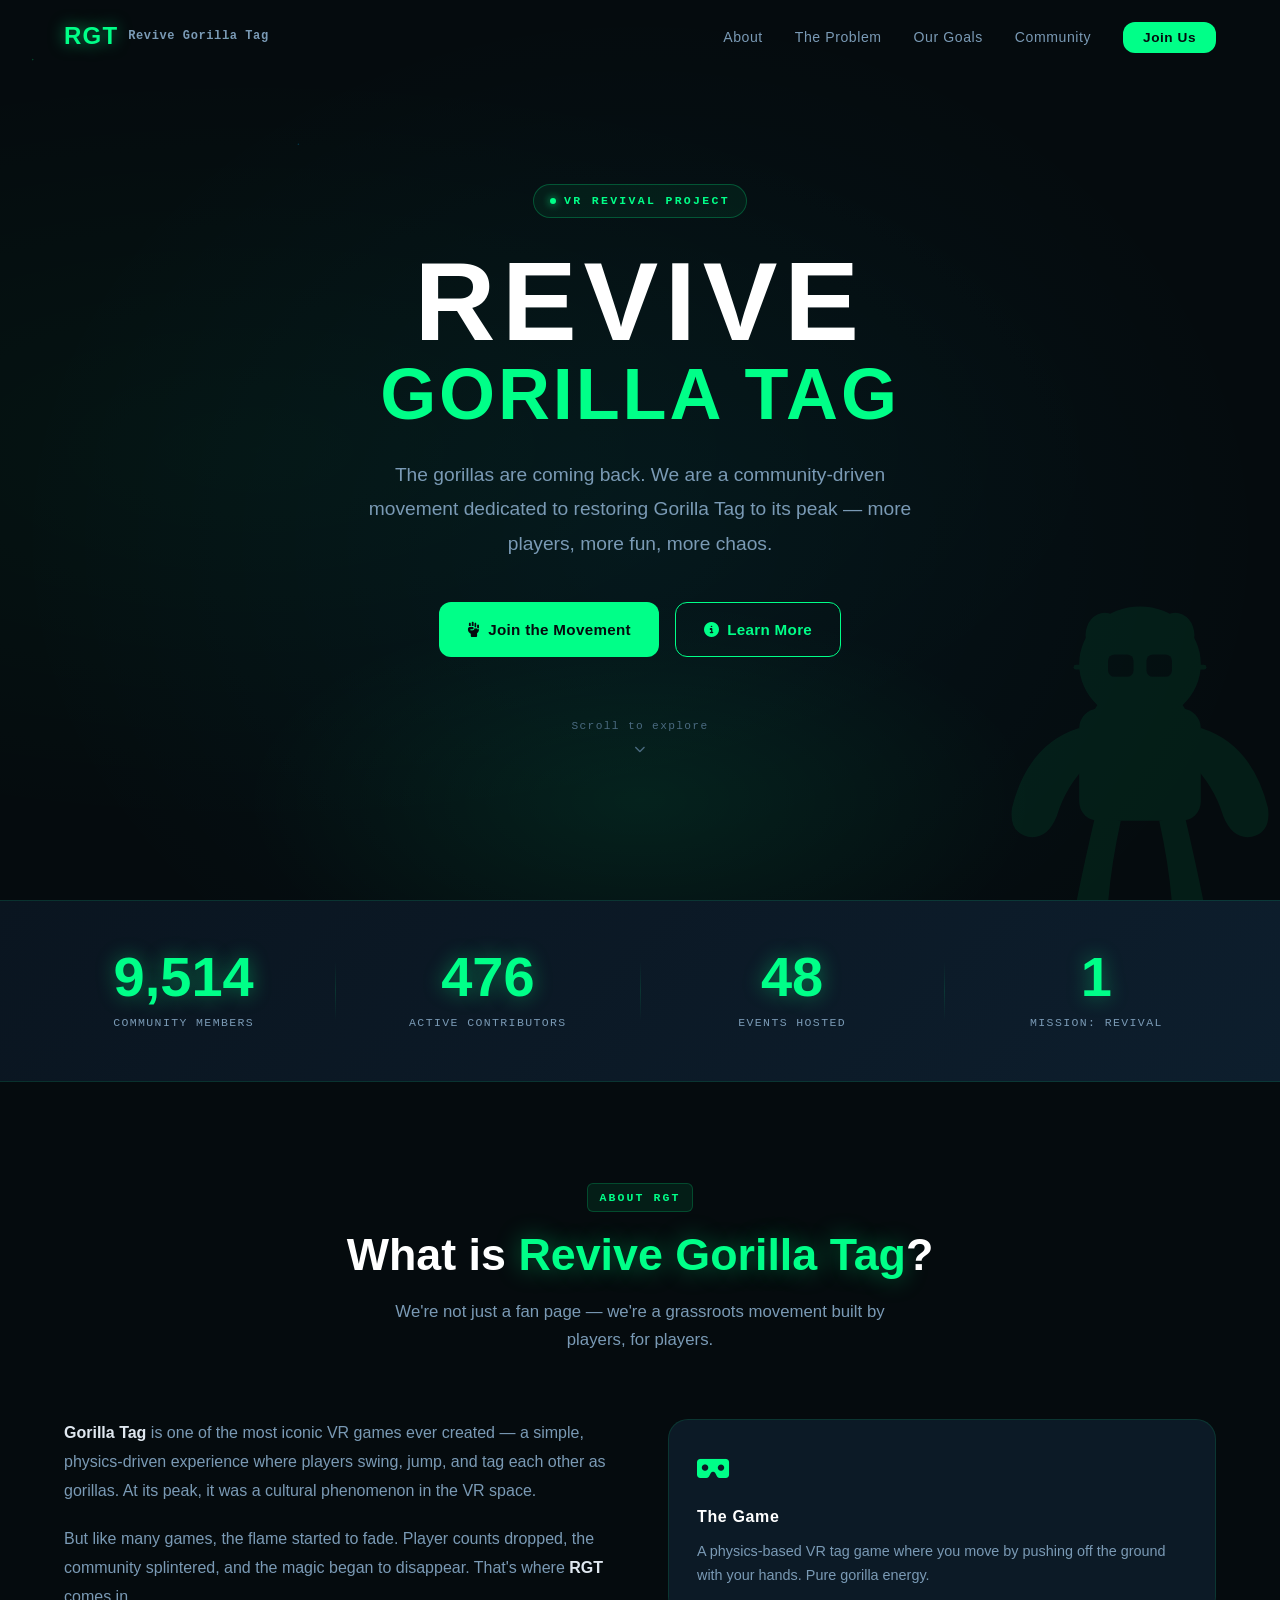
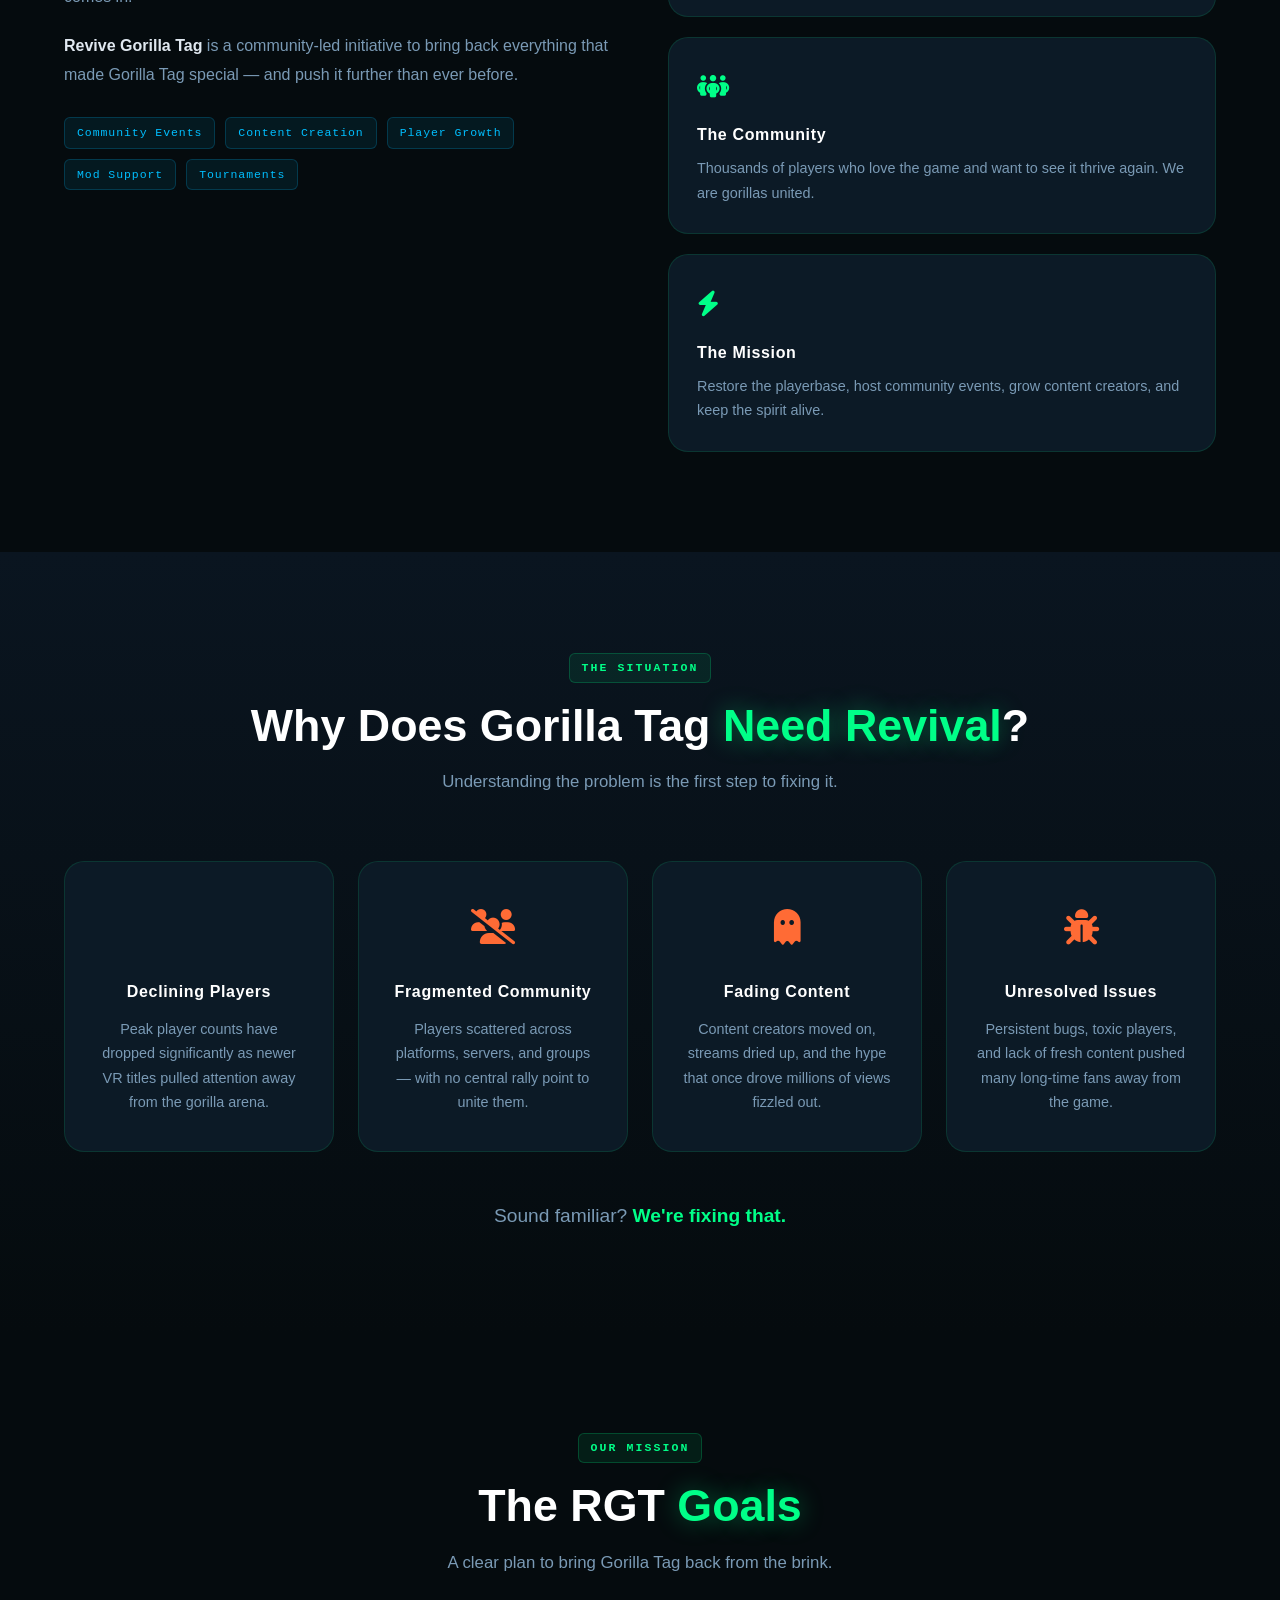
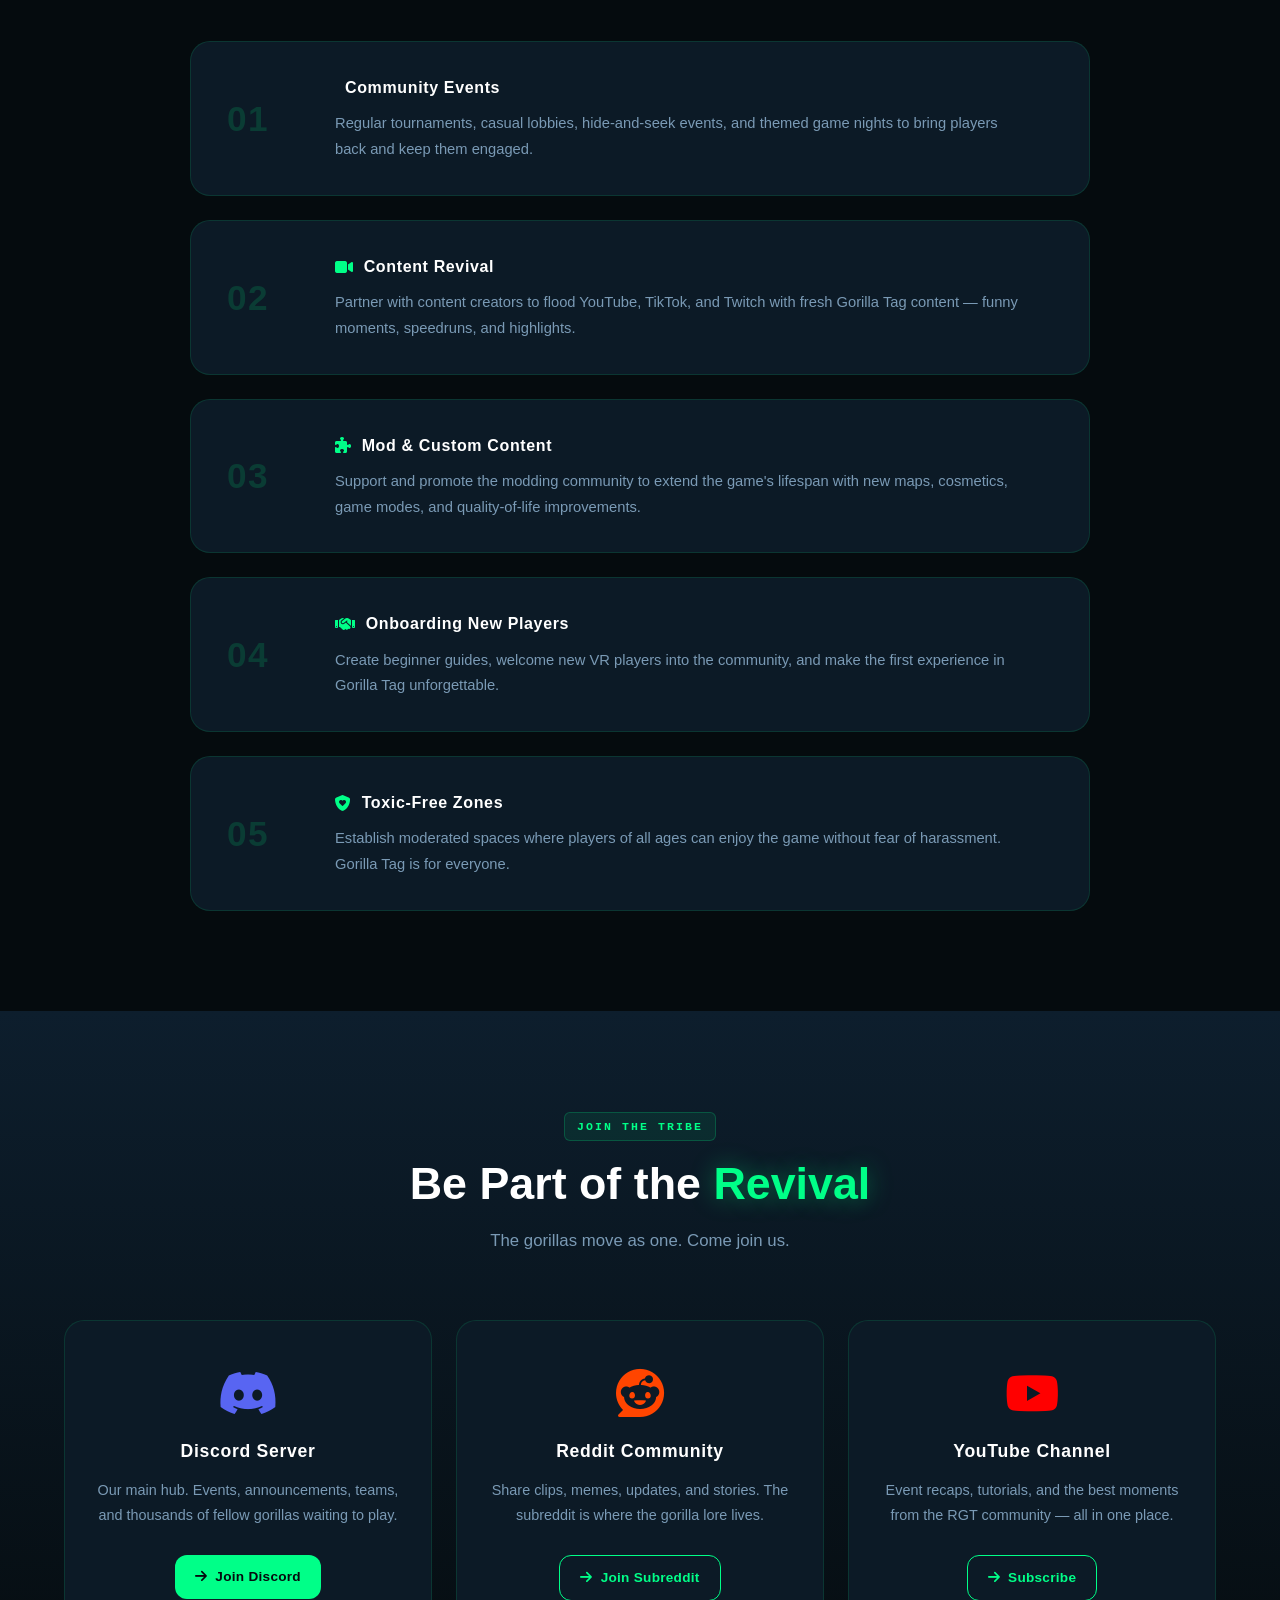
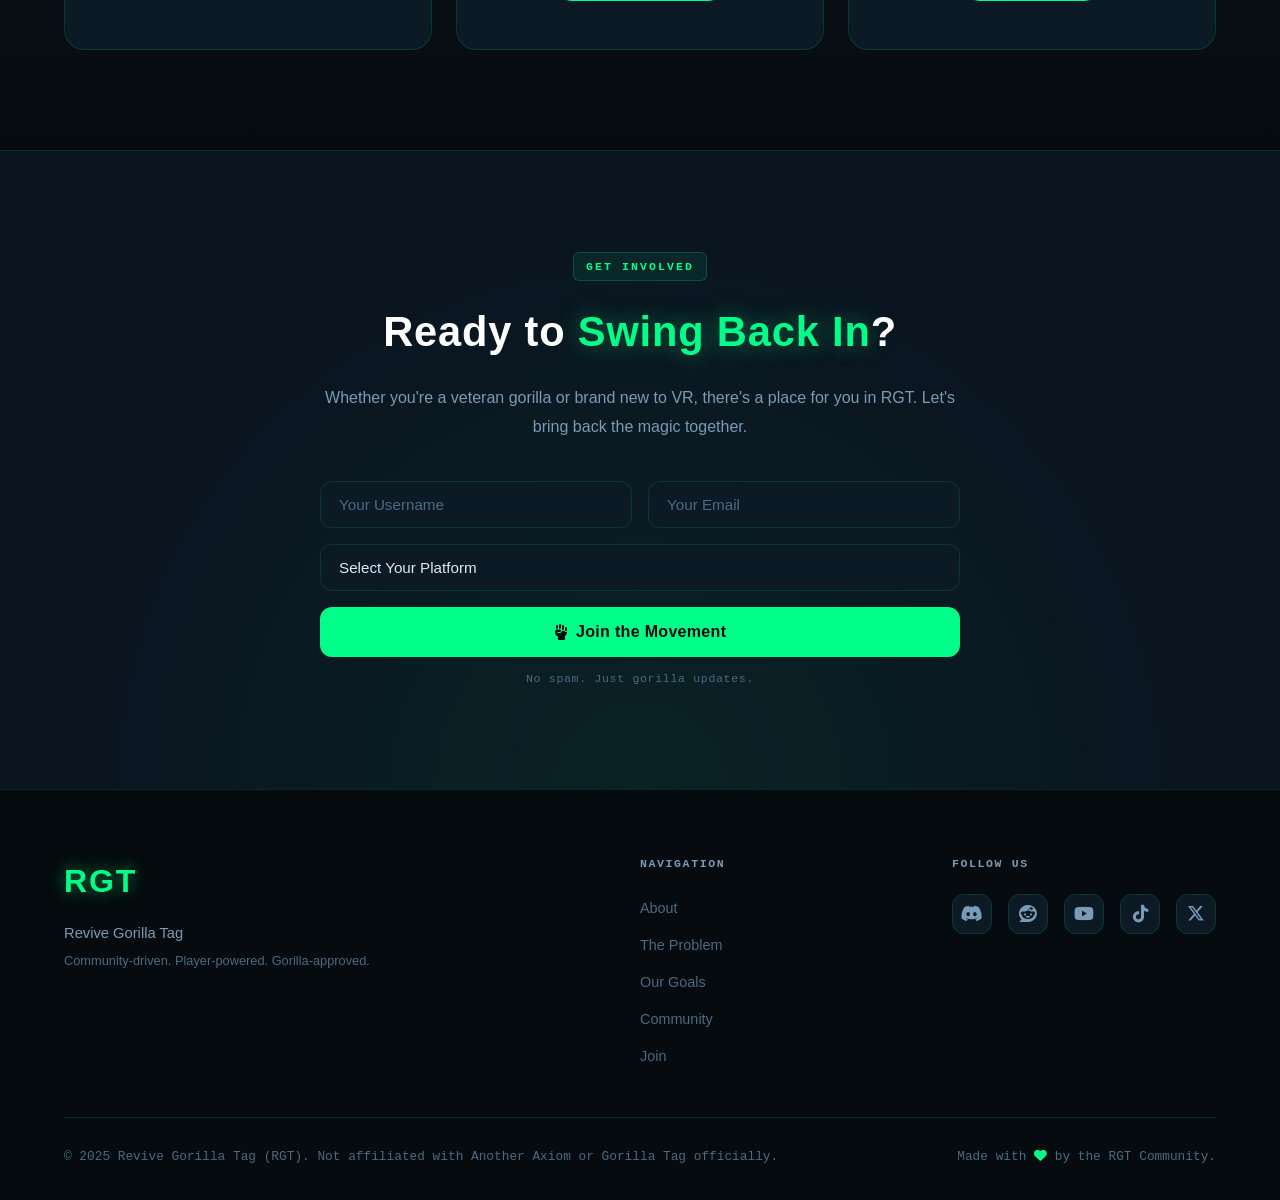
==== commit 0f996fc4: "Update index.html" ====
--- a/index.html
+++ b/index.html
@@ -351,12 +351,12 @@
         </div>
       </div>
       <div class="footer-bottom">
-        <p>&copy; 2026 Revive Gorilla Tag (RGT). Not affiliated with Another Axiom or Gorilla Tag officially.</p>
+        <p>&copy; 2025 Revive Gorilla Tag (RGT). Not affiliated with Another Axiom or Gorilla Tag officially.</p>
         <p>Made with <i class="fa-solid fa-heart" style="color:#00ff88"></i> by the RGT Community.</p>
       </div>
     </div>
   </footer>
 
-  <script src="js/main.js"></script>
+  <script src="main.js"></script>
 </body>
 </html>
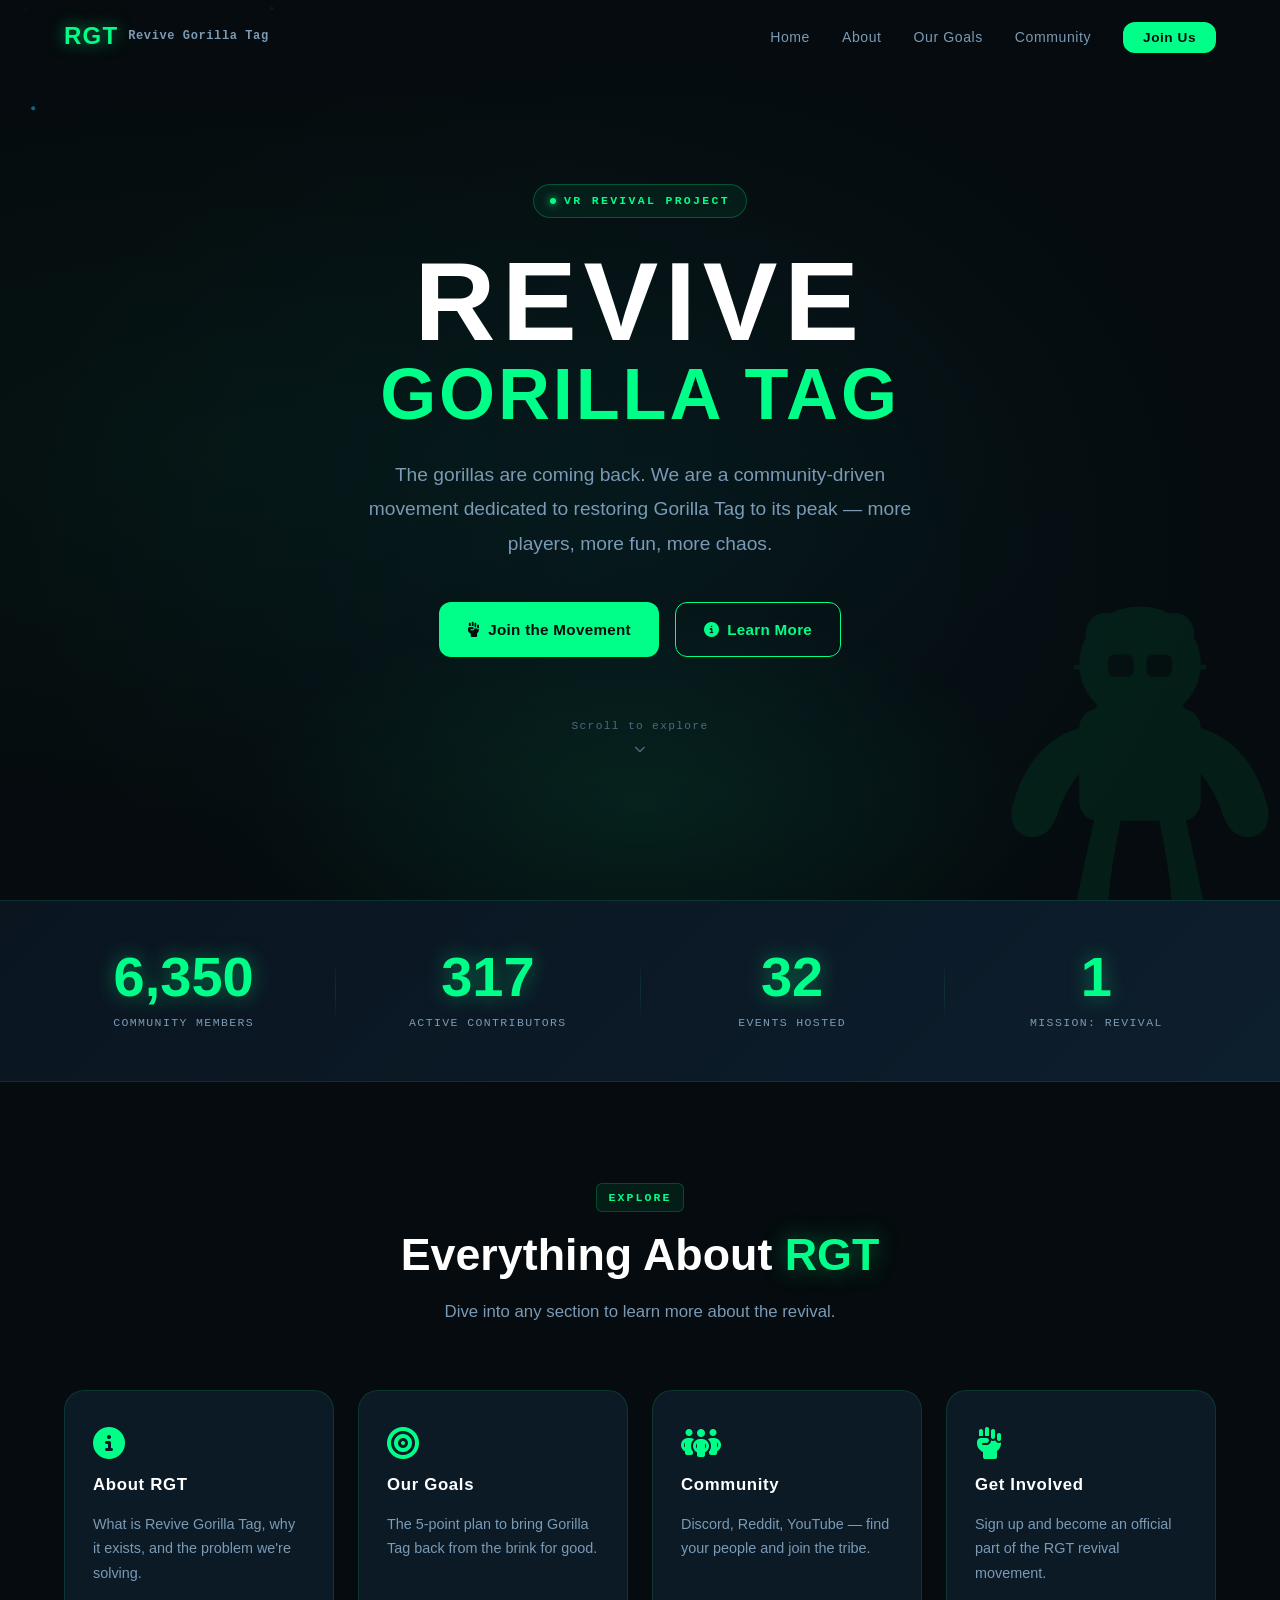
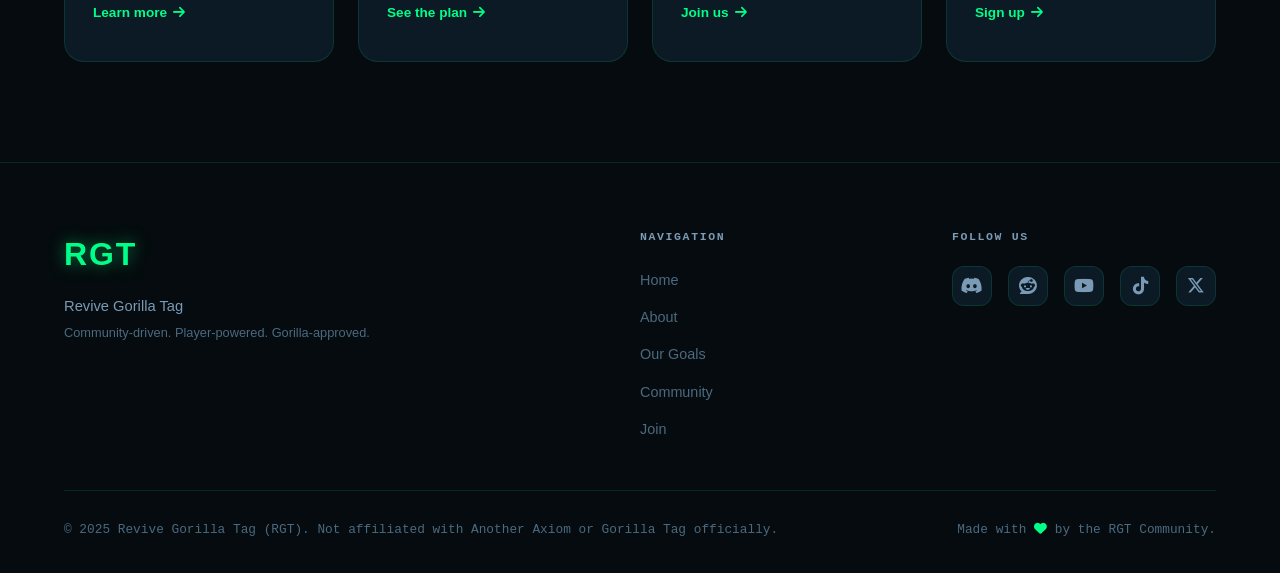
==== commit a3003fc0: "Update index.html" ====
--- a/index.html
+++ b/index.html
@@ -6,28 +6,72 @@
   <meta name="description" content="RGT — Revive Gorilla Tag. A community-driven project dedicated to restoring Gorilla Tag to its golden age." />
   <meta name="theme-color" content="#050b0e" />
   <title>RGT — Revive Gorilla Tag</title>
-
-  <!-- Open Graph -->
   <meta property="og:title" content="RGT — Revive Gorilla Tag" />
   <meta property="og:description" content="Join the movement to bring back the golden age of the greatest VR game ever made." />
   <meta property="og:type" content="website" />
-
-  <!-- Fonts -->
   <link rel="preconnect" href="https://fonts.googleapis.com" />
   <link rel="preconnect" href="https://fonts.gstatic.com" crossorigin />
   <link href="https://fonts.googleapis.com/css2?family=Orbitron:wght@400;600;700;900&family=Inter:wght@300;400;500;600&family=Space+Mono:wght@400;700&display=swap" rel="stylesheet" />
-
-  <!-- Icons -->
   <link rel="stylesheet" href="https://cdnjs.cloudflare.com/ajax/libs/font-awesome/6.5.0/css/all.min.css" crossorigin="anonymous" referrerpolicy="no-referrer" />
-
   <link rel="stylesheet" href="style.css" />
+  <style>
+    .explore-grid {
+      display: grid;
+      grid-template-columns: repeat(auto-fit, minmax(240px, 1fr));
+      gap: 24px;
+    }
+    .explore-card {
+      display: flex;
+      flex-direction: column;
+      gap: 12px;
+      background: var(--clr-card);
+      border: 1px solid var(--clr-border);
+      border-radius: var(--radius-lg);
+      padding: 36px 28px;
+      transition: all var(--transition);
+      cursor: pointer;
+    }
+    .explore-card:hover {
+      background: var(--clr-card-hover);
+      border-color: rgba(0,255,136,0.3);
+      transform: translateY(-6px);
+      box-shadow: var(--shadow-card);
+    }
+    .explore-card > i {
+      font-size: 2rem;
+      color: var(--clr-primary);
+    }
+    .explore-card h3 {
+      font-family: var(--font-heading);
+      font-size: 1.05rem;
+      font-weight: 700;
+      color: #fff;
+      letter-spacing: 0.04em;
+    }
+    .explore-card p {
+      font-size: 0.9rem;
+      color: var(--clr-text-muted);
+      line-height: 1.7;
+      flex: 1;
+    }
+    .explore-link {
+      font-size: 0.85rem;
+      font-weight: 600;
+      color: var(--clr-primary);
+      display: flex;
+      align-items: center;
+      gap: 6px;
+      margin-top: 4px;
+      transition: gap var(--transition);
+    }
+    .explore-card:hover .explore-link { gap: 10px; }
+  </style>
 </head>
 <body>
 
-  <!-- ===== NAVBAR ===== -->
   <nav id="navbar">
     <div class="nav-container">
-      <a href="#hero" class="nav-logo">
+      <a href="index.html" class="nav-logo">
         <span class="logo-rgt">RGT</span>
         <span class="logo-full">Revive Gorilla Tag</span>
       </a>
@@ -35,20 +79,18 @@
         <span></span><span></span><span></span>
       </button>
       <ul class="nav-links" id="navLinks">
-        <li><a href="#about">About</a></li>
-        <li><a href="#problem">The Problem</a></li>
-        <li><a href="#goals">Our Goals</a></li>
-        <li><a href="#community">Community</a></li>
-        <li><a href="#join" class="nav-cta">Join Us</a></li>
+        <li><a href="index.html">Home</a></li>
+        <li><a href="about.html">About</a></li>
+        <li><a href="goals.html">Our Goals</a></li>
+        <li><a href="community.html">Community</a></li>
+        <li><a href="join.html" class="nav-cta">Join Us</a></li>
       </ul>
     </div>
   </nav>
 
-  <!-- ===== HERO ===== -->
   <section id="hero">
     <canvas id="particles"></canvas>
     <div class="hero-bg-glow"></div>
-
     <div class="hero-content">
       <div class="hero-badge animate-in" data-delay="0">
         <span class="badge-dot"></span>
@@ -63,10 +105,10 @@
         to restoring Gorilla Tag to its peak — more players, more fun, more chaos.
       </p>
       <div class="hero-buttons animate-in" data-delay="400">
-        <a href="#join" class="btn btn-primary">
+        <a href="join.html" class="btn btn-primary">
           <i class="fa-solid fa-hand-fist"></i> Join the Movement
         </a>
-        <a href="#about" class="btn btn-outline">
+        <a href="about.html" class="btn btn-outline">
           <i class="fa-solid fa-circle-info"></i> Learn More
         </a>
       </div>
@@ -75,7 +117,6 @@
         <i class="fa-solid fa-chevron-down bounce"></i>
       </div>
     </div>
-
     <div class="hero-gorilla">
       <svg viewBox="0 0 200 220" fill="none" xmlns="http://www.w3.org/2000/svg" aria-hidden="true">
         <ellipse cx="100" cy="60" rx="38" ry="36" fill="currentColor"/>
@@ -97,7 +138,6 @@
     </div>
   </section>
 
-  <!-- ===== STATS BAR ===== -->
   <section id="stats">
     <div class="stats-container">
       <div class="stat-item reveal">
@@ -122,206 +162,42 @@
     </div>
   </section>
 
-  <!-- ===== ABOUT ===== -->
-  <section id="about">
+  <section id="explore">
     <div class="container">
       <div class="section-header reveal">
-        <span class="section-tag">ABOUT RGT</span>
-        <h2>What is <span class="highlight">Revive Gorilla Tag</span>?</h2>
-        <p class="section-desc">We're not just a fan page — we're a grassroots movement built by players, for players.</p>
-      </div>
-      <div class="about-grid">
-        <div class="about-text reveal">
-          <p><strong>Gorilla Tag</strong> is one of the most iconic VR games ever created — a simple, physics-driven experience where players swing, jump, and tag each other as gorillas. At its peak, it was a cultural phenomenon in the VR space.</p>
-          <p>But like many games, the flame started to fade. Player counts dropped, the community splintered, and the magic began to disappear. That's where <strong>RGT</strong> comes in.</p>
-          <p><strong>Revive Gorilla Tag</strong> is a community-led initiative to bring back everything that made Gorilla Tag special — and push it further than ever before.</p>
-          <div class="about-tags">
-            <span class="tag">Community Events</span>
-            <span class="tag">Content Creation</span>
-            <span class="tag">Player Growth</span>
-            <span class="tag">Mod Support</span>
-            <span class="tag">Tournaments</span>
-          </div>
-        </div>
-        <div class="about-card reveal">
-          <div class="about-card-inner">
-            <div class="about-card-icon"><i class="fa-solid fa-vr-cardboard"></i></div>
-            <h3>The Game</h3>
-            <p>A physics-based VR tag game where you move by pushing off the ground with your hands. Pure gorilla energy.</p>
-          </div>
-          <div class="about-card-inner">
-            <div class="about-card-icon"><i class="fa-solid fa-people-group"></i></div>
-            <h3>The Community</h3>
-            <p>Thousands of players who love the game and want to see it thrive again. We are gorillas united.</p>
-          </div>
-          <div class="about-card-inner">
-            <div class="about-card-icon"><i class="fa-solid fa-bolt"></i></div>
-            <h3>The Mission</h3>
-            <p>Restore the playerbase, host community events, grow content creators, and keep the spirit alive.</p>
-          </div>
-        </div>
+        <span class="section-tag">EXPLORE</span>
+        <h2>Everything About <span class="highlight">RGT</span></h2>
+        <p class="section-desc">Dive into any section to learn more about the revival.</p>
+      </div>
+      <div class="explore-grid">
+        <a href="about.html" class="explore-card reveal" data-delay="0">
+          <i class="fa-solid fa-circle-info"></i>
+          <h3>About RGT</h3>
+          <p>What is Revive Gorilla Tag, why it exists, and the problem we're solving.</p>
+          <span class="explore-link">Learn more <i class="fa-solid fa-arrow-right"></i></span>
+        </a>
+        <a href="goals.html" class="explore-card reveal" data-delay="100">
+          <i class="fa-solid fa-bullseye"></i>
+          <h3>Our Goals</h3>
+          <p>The 5-point plan to bring Gorilla Tag back from the brink for good.</p>
+          <span class="explore-link">See the plan <i class="fa-solid fa-arrow-right"></i></span>
+        </a>
+        <a href="community.html" class="explore-card reveal" data-delay="200">
+          <i class="fa-solid fa-people-group"></i>
+          <h3>Community</h3>
+          <p>Discord, Reddit, YouTube — find your people and join the tribe.</p>
+          <span class="explore-link">Join us <i class="fa-solid fa-arrow-right"></i></span>
+        </a>
+        <a href="join.html" class="explore-card reveal" data-delay="300">
+          <i class="fa-solid fa-hand-fist"></i>
+          <h3>Get Involved</h3>
+          <p>Sign up and become an official part of the RGT revival movement.</p>
+          <span class="explore-link">Sign up <i class="fa-solid fa-arrow-right"></i></span>
+        </a>
       </div>
     </div>
   </section>
 
-  <!-- ===== THE PROBLEM ===== -->
-  <section id="problem">
-    <div class="container">
-      <div class="section-header reveal">
-        <span class="section-tag">THE SITUATION</span>
-        <h2>Why Does Gorilla Tag <span class="highlight">Need Revival</span>?</h2>
-        <p class="section-desc">Understanding the problem is the first step to fixing it.</p>
-      </div>
-      <div class="problem-grid">
-        <div class="problem-card reveal" data-delay="0">
-          <div class="problem-icon"><i class="fa-solid fa-chart-line-down"></i></div>
-          <h3>Declining Players</h3>
-          <p>Peak player counts have dropped significantly as newer VR titles pulled attention away from the gorilla arena.</p>
-        </div>
-        <div class="problem-card reveal" data-delay="100">
-          <div class="problem-icon"><i class="fa-solid fa-users-slash"></i></div>
-          <h3>Fragmented Community</h3>
-          <p>Players scattered across platforms, servers, and groups — with no central rally point to unite them.</p>
-        </div>
-        <div class="problem-card reveal" data-delay="200">
-          <div class="problem-icon"><i class="fa-solid fa-ghost"></i></div>
-          <h3>Fading Content</h3>
-          <p>Content creators moved on, streams dried up, and the hype that once drove millions of views fizzled out.</p>
-        </div>
-        <div class="problem-card reveal" data-delay="300">
-          <div class="problem-icon"><i class="fa-solid fa-bug"></i></div>
-          <h3>Unresolved Issues</h3>
-          <p>Persistent bugs, toxic players, and lack of fresh content pushed many long-time fans away from the game.</p>
-        </div>
-      </div>
-      <div class="problem-cta reveal">
-        <p>Sound familiar? <strong>We're fixing that.</strong></p>
-      </div>
-    </div>
-  </section>
-
-  <!-- ===== GOALS ===== -->
-  <section id="goals">
-    <div class="container">
-      <div class="section-header reveal">
-        <span class="section-tag">OUR MISSION</span>
-        <h2>The RGT <span class="highlight">Goals</span></h2>
-        <p class="section-desc">A clear plan to bring Gorilla Tag back from the brink.</p>
-      </div>
-      <div class="goals-list">
-        <div class="goal-item reveal" data-delay="0">
-          <div class="goal-number">01</div>
-          <div class="goal-content">
-            <h3><i class="fa-solid fa-calendar-star"></i> Community Events</h3>
-            <p>Regular tournaments, casual lobbies, hide-and-seek events, and themed game nights to bring players back and keep them engaged.</p>
-          </div>
-          <div class="goal-accent"></div>
-        </div>
-        <div class="goal-item reveal" data-delay="100">
-          <div class="goal-number">02</div>
-          <div class="goal-content">
-            <h3><i class="fa-solid fa-video"></i> Content Revival</h3>
-            <p>Partner with content creators to flood YouTube, TikTok, and Twitch with fresh Gorilla Tag content — funny moments, speedruns, and highlights.</p>
-          </div>
-          <div class="goal-accent"></div>
-        </div>
-        <div class="goal-item reveal" data-delay="200">
-          <div class="goal-number">03</div>
-          <div class="goal-content">
-            <h3><i class="fa-solid fa-puzzle-piece"></i> Mod &amp; Custom Content</h3>
-            <p>Support and promote the modding community to extend the game's lifespan with new maps, cosmetics, game modes, and quality-of-life improvements.</p>
-          </div>
-          <div class="goal-accent"></div>
-        </div>
-        <div class="goal-item reveal" data-delay="300">
-          <div class="goal-number">04</div>
-          <div class="goal-content">
-            <h3><i class="fa-solid fa-handshake"></i> Onboarding New Players</h3>
-            <p>Create beginner guides, welcome new VR players into the community, and make the first experience in Gorilla Tag unforgettable.</p>
-          </div>
-          <div class="goal-accent"></div>
-        </div>
-        <div class="goal-item reveal" data-delay="400">
-          <div class="goal-number">05</div>
-          <div class="goal-content">
-            <h3><i class="fa-solid fa-shield-heart"></i> Toxic-Free Zones</h3>
-            <p>Establish moderated spaces where players of all ages can enjoy the game without fear of harassment. Gorilla Tag is for everyone.</p>
-          </div>
-          <div class="goal-accent"></div>
-        </div>
-      </div>
-    </div>
-  </section>
-
-  <!-- ===== COMMUNITY ===== -->
-  <section id="community">
-    <div class="container">
-      <div class="section-header reveal">
-        <span class="section-tag">JOIN THE TRIBE</span>
-        <h2>Be Part of the <span class="highlight">Revival</span></h2>
-        <p class="section-desc">The gorillas move as one. Come join us.</p>
-      </div>
-      <div class="community-grid">
-        <div class="community-card reveal discord">
-          <div class="community-card-bg"></div>
-          <i class="fa-brands fa-discord community-icon"></i>
-          <h3>Discord Server</h3>
-          <p>Our main hub. Events, announcements, teams, and thousands of fellow gorillas waiting to play.</p>
-          <a href="#join" class="btn btn-primary sm"><i class="fa-solid fa-arrow-right"></i> Join Discord</a>
-        </div>
-        <div class="community-card reveal reddit" data-delay="100">
-          <div class="community-card-bg"></div>
-          <i class="fa-brands fa-reddit community-icon"></i>
-          <h3>Reddit Community</h3>
-          <p>Share clips, memes, updates, and stories. The subreddit is where the gorilla lore lives.</p>
-          <a href="#join" class="btn btn-outline sm"><i class="fa-solid fa-arrow-right"></i> Join Subreddit</a>
-        </div>
-        <div class="community-card reveal youtube" data-delay="200">
-          <div class="community-card-bg"></div>
-          <i class="fa-brands fa-youtube community-icon"></i>
-          <h3>YouTube Channel</h3>
-          <p>Event recaps, tutorials, and the best moments from the RGT community — all in one place.</p>
-          <a href="#join" class="btn btn-outline sm"><i class="fa-solid fa-arrow-right"></i> Subscribe</a>
-        </div>
-      </div>
-    </div>
-  </section>
-
-  <!-- ===== JOIN ===== -->
-  <section id="join">
-    <div class="join-bg"></div>
-    <div class="container">
-      <div class="join-content reveal">
-        <span class="section-tag">GET INVOLVED</span>
-        <h2>Ready to <span class="highlight">Swing Back In</span>?</h2>
-        <p>Whether you're a veteran gorilla or brand new to VR, there's a place for you in RGT. Let's bring back the magic together.</p>
-        <form class="join-form" id="joinForm" novalidate>
-          <div class="form-row">
-            <input type="text" id="joinName" name="name" placeholder="Your Username" autocomplete="off" required />
-            <input type="email" id="joinEmail" name="email" placeholder="Your Email" autocomplete="off" required />
-          </div>
-          <select id="joinPlatform" name="platform" required>
-            <option value="" disabled selected>Select Your Platform</option>
-            <option value="meta">Meta Quest</option>
-            <option value="pcvr">PCVR (Steam)</option>
-            <option value="psvr">PSVR2</option>
-            <option value="both">Multiple Platforms</option>
-          </select>
-          <button type="submit" class="btn btn-primary full">
-            <i class="fa-solid fa-hand-fist"></i> Join the Movement
-          </button>
-          <p class="form-note">No spam. Just gorilla updates.</p>
-        </form>
-        <div class="join-success" id="joinSuccess" style="display:none">
-          <i class="fa-solid fa-circle-check"></i>
-          <h3>You're in!</h3>
-          <p>Welcome to RGT. The gorillas are ready for you.</p>
-        </div>
-      </div>
-    </div>
-  </section>
-
-  <!-- ===== FOOTER ===== -->
   <footer id="footer">
     <div class="container">
       <div class="footer-top">
@@ -332,11 +208,11 @@
         <div class="footer-links">
           <h4>Navigation</h4>
           <ul>
-            <li><a href="#about">About</a></li>
-            <li><a href="#problem">The Problem</a></li>
-            <li><a href="#goals">Our Goals</a></li>
-            <li><a href="#community">Community</a></li>
-            <li><a href="#join">Join</a></li>
+            <li><a href="index.html">Home</a></li>
+            <li><a href="about.html">About</a></li>
+            <li><a href="goals.html">Our Goals</a></li>
+            <li><a href="community.html">Community</a></li>
+            <li><a href="join.html">Join</a></li>
           </ul>
         </div>
         <div class="footer-social">
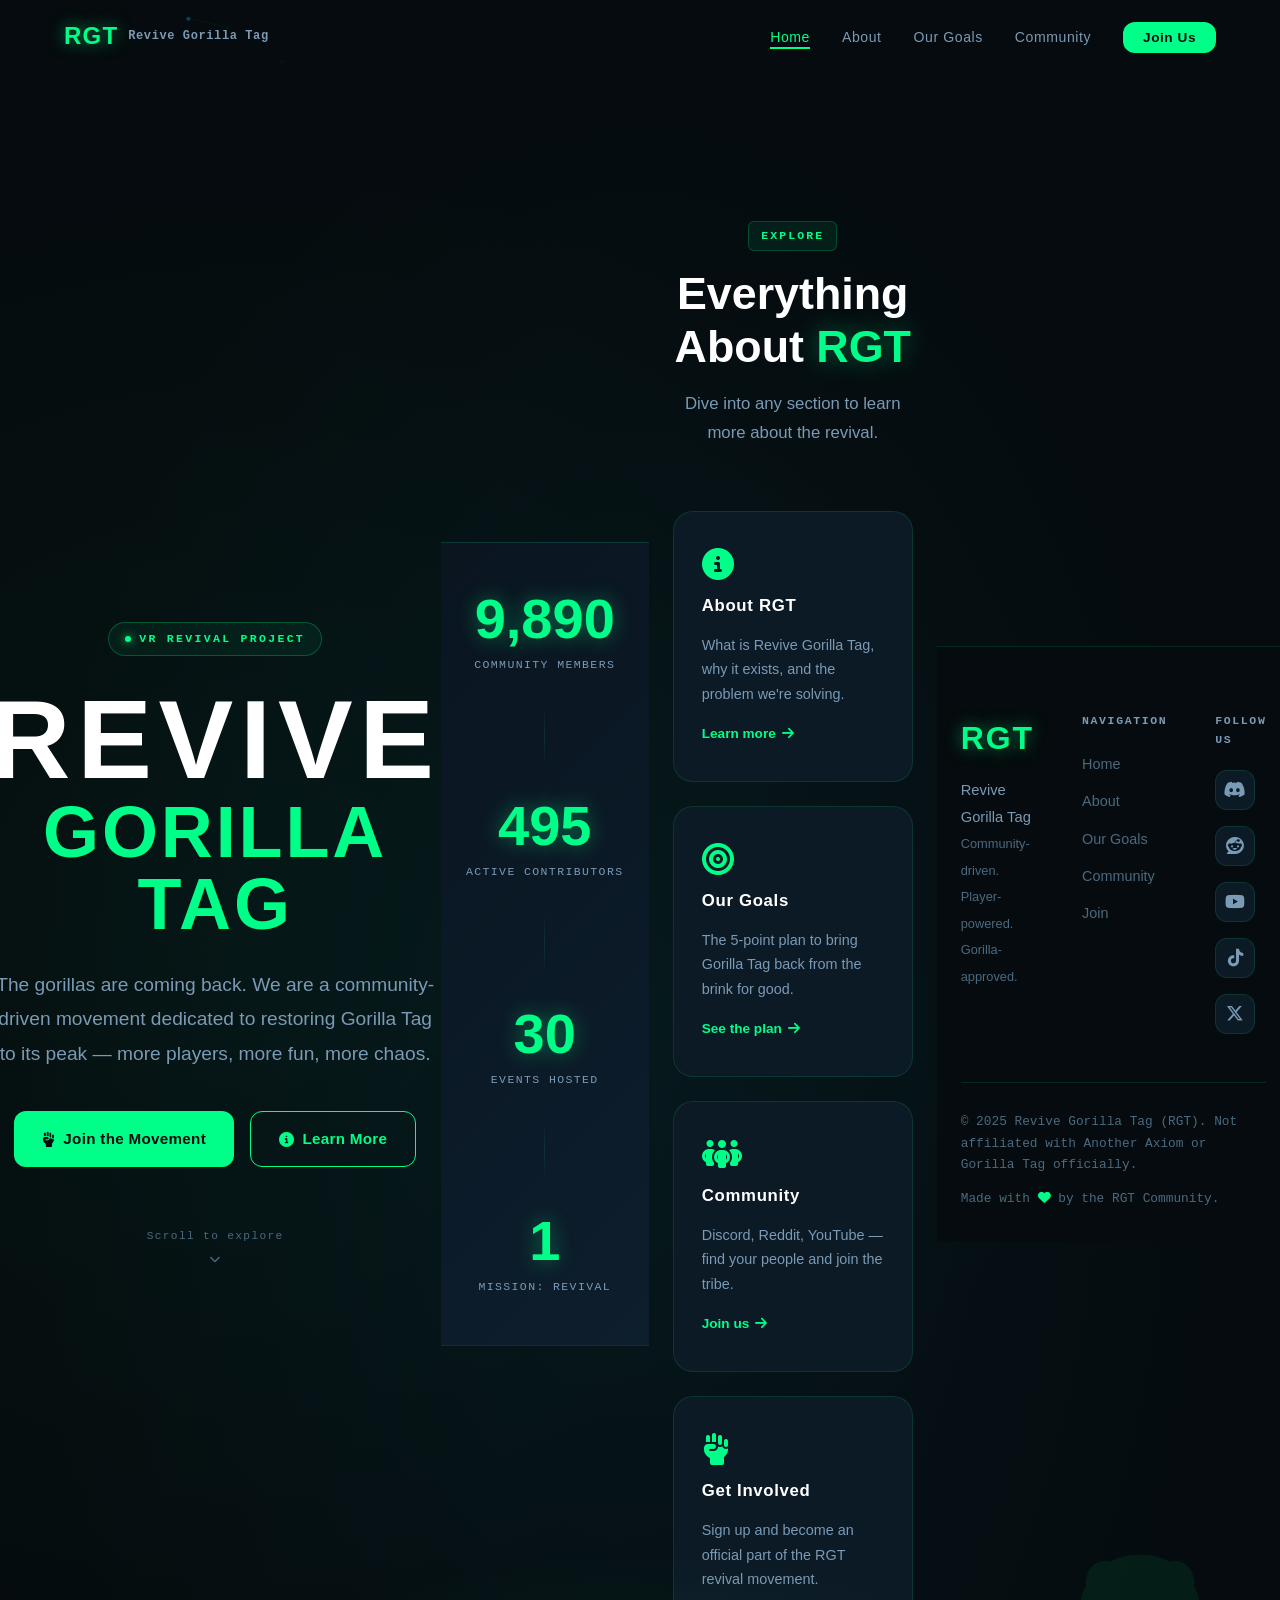
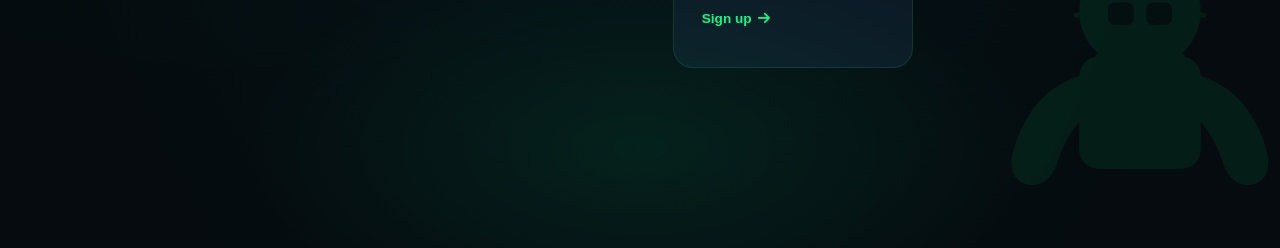
==== commit 9bdf03f6: "Update index.html" ====
--- a/index.html
+++ b/index.html
@@ -117,7 +117,7 @@
         <i class="fa-solid fa-chevron-down bounce"></i>
       </div>
     </div>
-    <div class="hero-gorilla">
+        <div class="hero-gorilla">
       <svg viewBox="0 0 200 220" fill="none" xmlns="http://www.w3.org/2000/svg" aria-hidden="true">
         <ellipse cx="100" cy="60" rx="38" ry="36" fill="currentColor"/>
         <ellipse cx="78" cy="42" rx="12" ry="14" fill="currentColor"/>
@@ -127,8 +127,6 @@
         <ellipse cx="100" cy="95" rx="30" ry="20" fill="currentColor"/>
         <path d="M62 100 Q30 110 20 150 Q18 165 30 168 Q42 170 48 155 Q54 135 70 120 Z" fill="currentColor"/>
         <path d="M138 100 Q170 110 180 150 Q182 165 170 168 Q158 170 152 155 Q146 135 130 120 Z" fill="currentColor"/>
-        <path d="M72 155 Q65 185 60 210 L80 210 Q82 185 88 158 Z" fill="currentColor"/>
-        <path d="M128 155 Q135 185 140 210 L120 210 Q118 185 112 158 Z" fill="currentColor"/>
         <rect x="74" y="50" width="52" height="24" rx="8" fill="#00ff88" opacity="0.9"/>
         <rect x="80" y="54" width="16" height="14" rx="4" fill="#050b0e" opacity="0.8"/>
         <rect x="104" y="54" width="16" height="14" rx="4" fill="#050b0e" opacity="0.8"/>
@@ -136,7 +134,6 @@
         <line x1="126" y1="62" x2="140" y2="62" stroke="#00ff88" stroke-width="3" stroke-linecap="round"/>
       </svg>
     </div>
-  </section>
 
   <section id="stats">
     <div class="stats-container">
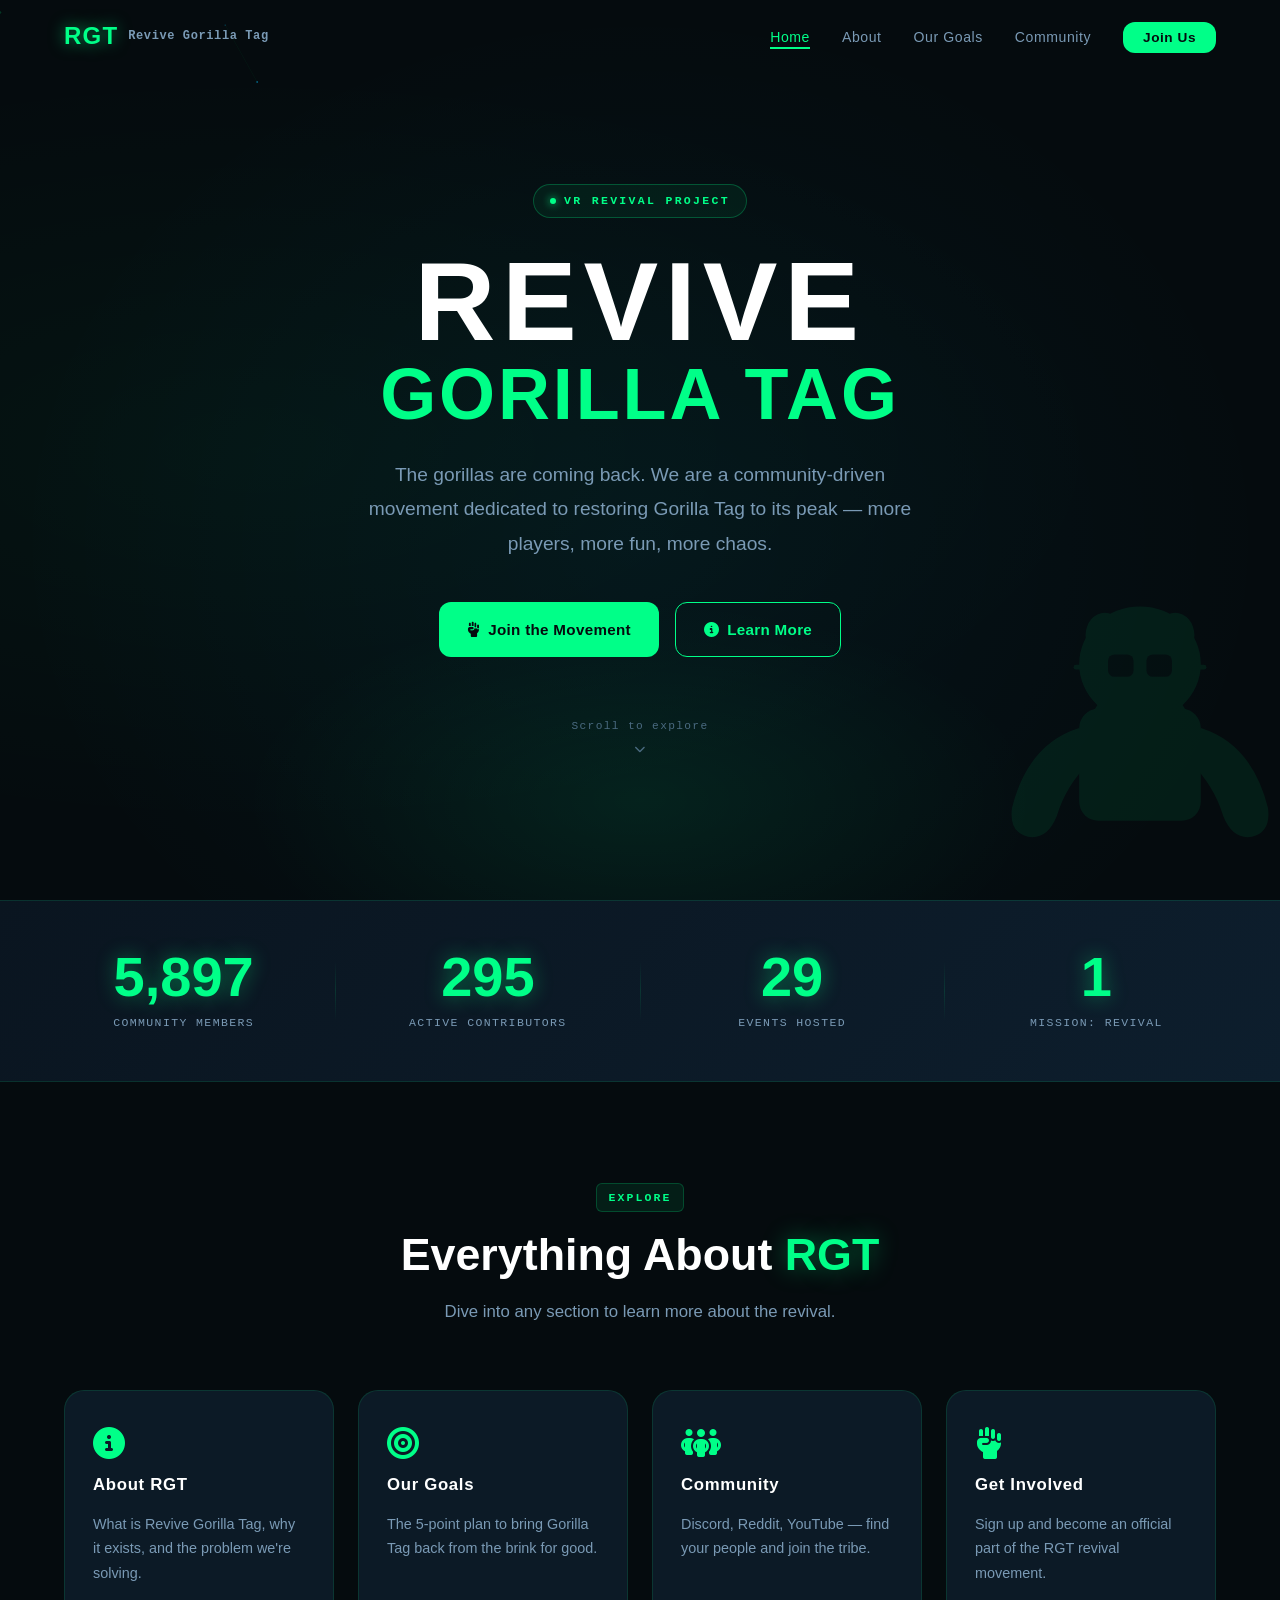
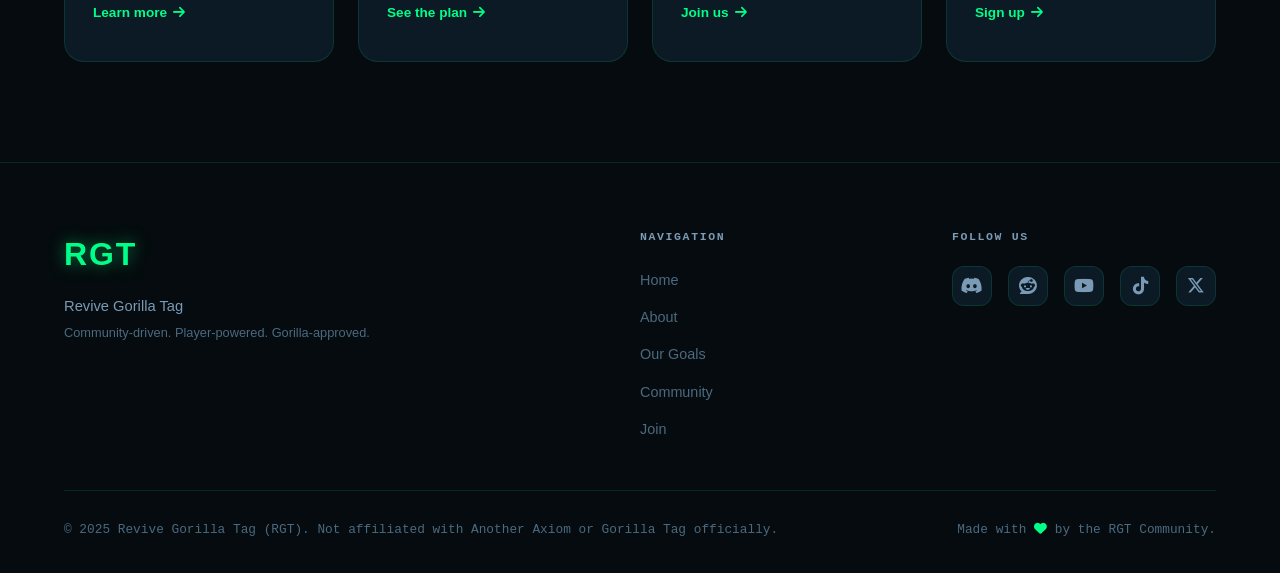
==== commit 228b5746: "Update index.html" ====
--- a/index.html
+++ b/index.html
@@ -117,7 +117,8 @@
         <i class="fa-solid fa-chevron-down bounce"></i>
       </div>
     </div>
-        <div class="hero-gorilla">
+
+    <div class="hero-gorilla">
       <svg viewBox="0 0 200 220" fill="none" xmlns="http://www.w3.org/2000/svg" aria-hidden="true">
         <ellipse cx="100" cy="60" rx="38" ry="36" fill="currentColor"/>
         <ellipse cx="78" cy="42" rx="12" ry="14" fill="currentColor"/>
@@ -134,6 +135,7 @@
         <line x1="126" y1="62" x2="140" y2="62" stroke="#00ff88" stroke-width="3" stroke-linecap="round"/>
       </svg>
     </div>
+  </section>
 
   <section id="stats">
     <div class="stats-container">
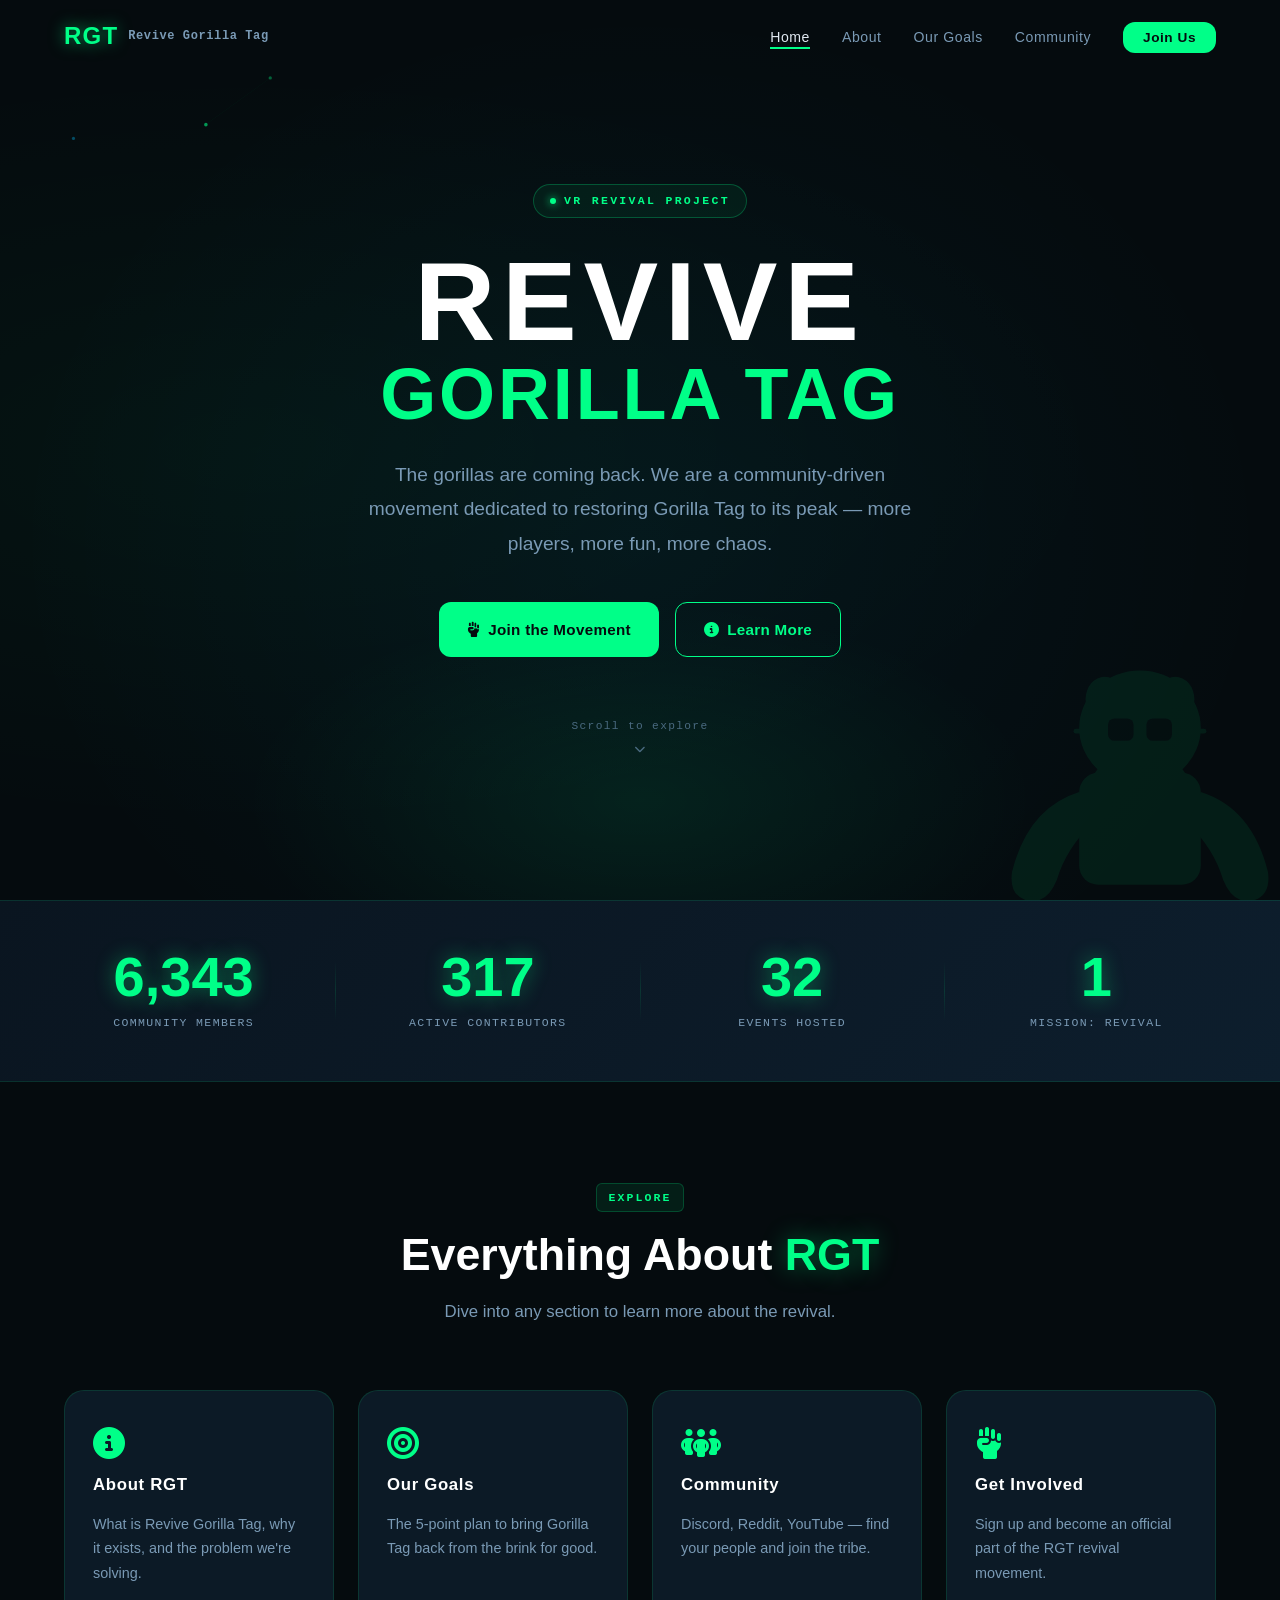
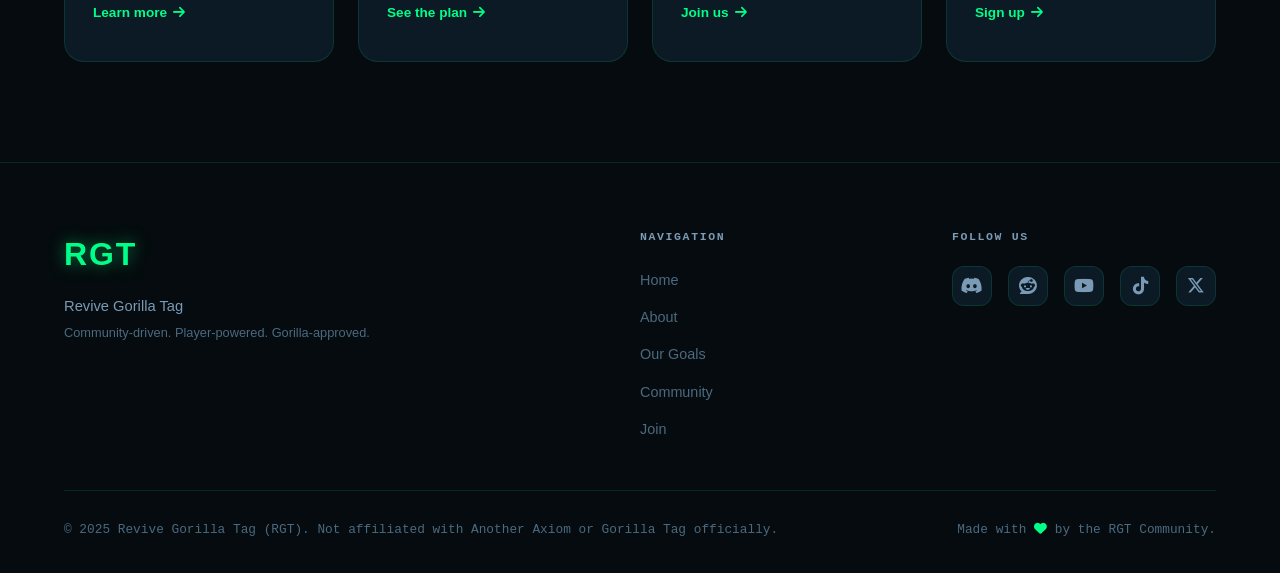
==== commit d879f7ba: "Update index.html" ====
--- a/index.html
+++ b/index.html
@@ -14,58 +14,6 @@
   <link href="https://fonts.googleapis.com/css2?family=Orbitron:wght@400;600;700;900&family=Inter:wght@300;400;500;600&family=Space+Mono:wght@400;700&display=swap" rel="stylesheet" />
   <link rel="stylesheet" href="https://cdnjs.cloudflare.com/ajax/libs/font-awesome/6.5.0/css/all.min.css" crossorigin="anonymous" referrerpolicy="no-referrer" />
   <link rel="stylesheet" href="style.css" />
-  <style>
-    .explore-grid {
-      display: grid;
-      grid-template-columns: repeat(auto-fit, minmax(240px, 1fr));
-      gap: 24px;
-    }
-    .explore-card {
-      display: flex;
-      flex-direction: column;
-      gap: 12px;
-      background: var(--clr-card);
-      border: 1px solid var(--clr-border);
-      border-radius: var(--radius-lg);
-      padding: 36px 28px;
-      transition: all var(--transition);
-      cursor: pointer;
-    }
-    .explore-card:hover {
-      background: var(--clr-card-hover);
-      border-color: rgba(0,255,136,0.3);
-      transform: translateY(-6px);
-      box-shadow: var(--shadow-card);
-    }
-    .explore-card > i {
-      font-size: 2rem;
-      color: var(--clr-primary);
-    }
-    .explore-card h3 {
-      font-family: var(--font-heading);
-      font-size: 1.05rem;
-      font-weight: 700;
-      color: #fff;
-      letter-spacing: 0.04em;
-    }
-    .explore-card p {
-      font-size: 0.9rem;
-      color: var(--clr-text-muted);
-      line-height: 1.7;
-      flex: 1;
-    }
-    .explore-link {
-      font-size: 0.85rem;
-      font-weight: 600;
-      color: var(--clr-primary);
-      display: flex;
-      align-items: center;
-      gap: 6px;
-      margin-top: 4px;
-      transition: gap var(--transition);
-    }
-    .explore-card:hover .explore-link { gap: 10px; }
-  </style>
 </head>
 <body>
 
@@ -119,7 +67,7 @@
     </div>
 
     <div class="hero-gorilla">
-      <svg viewBox="0 0 200 220" fill="none" xmlns="http://www.w3.org/2000/svg" aria-hidden="true">
+      <svg viewBox="0 0 200 180" fill="none" xmlns="http://www.w3.org/2000/svg" aria-hidden="true">
         <ellipse cx="100" cy="60" rx="38" ry="36" fill="currentColor"/>
         <ellipse cx="78" cy="42" rx="12" ry="14" fill="currentColor"/>
         <ellipse cx="122" cy="42" rx="12" ry="14" fill="currentColor"/>
--- a/style.css
+++ b/style.css
@@ -30,9 +30,7 @@
 }
 
 *, *::before, *::after { box-sizing: border-box; margin: 0; padding: 0; }
-
 html { scroll-behavior: smooth; font-size: 16px; }
-
 body {
   font-family: var(--font-body);
   background-color: var(--clr-bg);
@@ -41,7 +39,6 @@
   overflow-x: hidden;
   -webkit-font-smoothing: antialiased;
 }
-
 a { color: inherit; text-decoration: none; }
 ul { list-style: none; }
 img, svg { display: block; max-width: 100%; }
@@ -54,7 +51,6 @@
 section { padding: 100px 0; }
 
 .section-header { text-align: center; margin-bottom: 64px; }
-
 .section-tag {
   display: inline-block;
   font-family: var(--font-mono);
@@ -69,7 +65,6 @@
   margin-bottom: 16px;
   text-transform: uppercase;
 }
-
 .section-header h2 {
   font-family: var(--font-heading);
   font-size: clamp(1.8rem, 4vw, 2.8rem);
@@ -78,9 +73,7 @@
   margin-bottom: 16px;
   line-height: 1.2;
 }
-
 .section-desc { font-size: 1.05rem; color: var(--clr-text-muted); max-width: 540px; margin: 0 auto; }
-
 .highlight { color: var(--clr-primary); text-shadow: 0 0 24px rgba(0, 255, 136, 0.4); }
 
 /* BUTTONS */
@@ -117,7 +110,6 @@
 
 .reveal { opacity: 0; transform: translateY(40px); transition: opacity 0.7s ease, transform 0.7s ease; }
 .reveal.visible { opacity: 1; transform: translateY(0); }
-
 .animate-in { opacity: 0; animation: fadeUp 0.7s ease forwards; }
 [data-delay="0"]   { animation-delay: 0.1s; }
 [data-delay="100"] { animation-delay: 0.2s; }
@@ -129,7 +121,8 @@
 /* NAVBAR */
 #navbar {
   position: fixed; top: 0; left: 0; right: 0; z-index: 1000;
-  padding: 16px 0; transition: background var(--transition), box-shadow var(--transition), padding var(--transition);
+  padding: 16px 0;
+  transition: background var(--transition), box-shadow var(--transition), padding var(--transition);
 }
 #navbar.scrolled {
   background: rgba(5, 11, 14, 0.95);
@@ -145,17 +138,14 @@
 .nav-links { display: flex; align-items: center; gap: 32px; }
 .nav-links a { font-size: 0.88rem; font-weight: 500; color: var(--clr-text-muted); letter-spacing: 0.04em; transition: color var(--transition); position: relative; }
 .nav-links a::after { content: ''; position: absolute; bottom: -4px; left: 0; right: 0; height: 2px; background: var(--clr-primary); transform: scaleX(0); transition: transform var(--transition); }
-.nav-links a:hover { color: var(--clr-text); }
-.nav-links a:hover::after { transform: scaleX(1); }
-.nav-links a.active { color: var(--clr-primary); }
-.nav-links a.active::after { transform: scaleX(1); }
+.nav-links a:hover, .nav-links a.active { color: var(--clr-text); }
+.nav-links a:hover::after, .nav-links a.active::after { transform: scaleX(1); }
 .nav-links .nav-cta { background: var(--clr-primary); color: var(--clr-bg); padding: 8px 20px; border-radius: var(--radius-md); font-weight: 600; font-size: 0.85rem; }
 .nav-links .nav-cta::after { display: none; }
 .nav-links .nav-cta:hover { background: #00e87a; box-shadow: var(--shadow-glow-green); color: var(--clr-bg); transform: translateY(-1px); }
 
 .nav-toggle { display: none; flex-direction: column; gap: 5px; background: none; border: none; cursor: pointer; padding: 4px; }
 .nav-toggle span { display: block; width: 24px; height: 2px; background: var(--clr-text); border-radius: 2px; transition: all var(--transition); }
-
 @media (max-width: 768px) {
   .nav-toggle { display: flex; }
   .nav-links { position: fixed; top: 0; right: -100%; width: min(300px, 80vw); height: 100vh; background: var(--clr-bg-2); flex-direction: column; align-items: flex-start; padding: 80px 32px 32px; gap: 24px; transition: right var(--transition-slow); border-left: 1px solid var(--clr-border); }
@@ -224,12 +214,12 @@
 /* GOALS */
 #goals { background: var(--clr-bg); }
 .goals-list { display: flex; flex-direction: column; gap: 24px; max-width: 900px; margin: 0 auto; }
-.goal-item { display: grid; grid-template-columns: 80px 1fr 4px; gap: 28px; align-items: center; background: var(--clr-card); border: 1px solid var(--clr-border); border-radius: var(--radius-lg); padding: 32px 36px; transition: all var(--transition); position: relative; overflow: hidden; }
+.goal-item { display: grid; grid-template-columns: 80px 1fr 4px; gap: 28px; align-items: center; background: var(--clr-card); border: 1px solid var(--clr-border); border-radius: var(--radius-lg); padding: 32px 36px; transition: all var(--transition); }
 .goal-item:hover { background: var(--clr-card-hover); border-color: rgba(0, 255, 136, 0.25); transform: translateX(6px); box-shadow: var(--shadow-card); }
 .goal-number { font-family: var(--font-heading); font-size: 2.2rem; font-weight: 900; color: rgba(0, 255, 136, 0.15); letter-spacing: 0.04em; line-height: 1; transition: color var(--transition); }
 .goal-item:hover .goal-number { color: rgba(0, 255, 136, 0.4); }
 .goal-content h3 { font-family: var(--font-heading); font-size: 1rem; font-weight: 700; color: #fff; margin-bottom: 10px; letter-spacing: 0.04em; display: flex; align-items: center; gap: 10px; }
-.goal-content h3 i { color: var(--clr-primary); font-size: 1rem; }
+.goal-content h3 i { color: var(--clr-primary); }
 .goal-content p { font-size: 0.92rem; color: var(--clr-text-muted); line-height: 1.75; }
 .goal-accent { width: 4px; height: 100%; min-height: 50px; background: linear-gradient(to bottom, var(--clr-primary), var(--clr-secondary)); border-radius: 4px; opacity: 0; transition: opacity var(--transition); }
 .goal-item:hover .goal-accent { opacity: 1; }
@@ -241,20 +231,20 @@
 .community-card { position: relative; background: var(--clr-card); border: 1px solid var(--clr-border); border-radius: var(--radius-lg); padding: 48px 32px; text-align: center; overflow: hidden; transition: all var(--transition); }
 .community-card-bg { position: absolute; inset: 0; opacity: 0; transition: opacity var(--transition-slow); pointer-events: none; }
 .community-card.discord .community-card-bg { background: radial-gradient(circle at 50% 0%, rgba(88, 101, 242, 0.15) 0%, transparent 70%); }
-.community-card.reddit .community-card-bg { background: radial-gradient(circle at 50% 0%, rgba(255, 69, 0, 0.12) 0%, transparent 70%); }
+.community-card.reddit  .community-card-bg { background: radial-gradient(circle at 50% 0%, rgba(255, 69, 0, 0.12) 0%, transparent 70%); }
 .community-card.youtube .community-card-bg { background: radial-gradient(circle at 50% 0%, rgba(255, 0, 0, 0.12) 0%, transparent 70%); }
 .community-card:hover .community-card-bg { opacity: 1; }
-.community-card:hover { transform: translateY(-8px); box-shadow: 0 16px 48px rgba(0, 0, 0, 0.5); }
+.community-card:hover { transform: translateY(-8px); box-shadow: 0 16px 48px rgba(0,0,0,0.5); }
 .community-card.discord:hover { border-color: rgba(88, 101, 242, 0.4); }
 .community-card.reddit:hover  { border-color: rgba(255, 69, 0, 0.4); }
 .community-card.youtube:hover { border-color: rgba(255, 0, 0, 0.4); }
 .community-icon { position: relative; z-index: 1; font-size: 3rem; margin-bottom: 20px; display: block; transition: transform var(--transition); }
 .discord .community-icon  { color: #5865f2; }
-.reddit .community-icon   { color: #ff4500; }
+.reddit  .community-icon  { color: #ff4500; }
 .youtube .community-icon  { color: #ff0000; }
 .community-card:hover .community-icon { transform: scale(1.15); }
 .community-card h3 { position: relative; z-index: 1; font-family: var(--font-heading); font-size: 1.1rem; font-weight: 700; color: #fff; margin-bottom: 12px; letter-spacing: 0.04em; }
-.community-card p { position: relative; z-index: 1; font-size: 0.9rem; color: var(--clr-text-muted); line-height: 1.7; margin-bottom: 28px; }
+.community-card p  { position: relative; z-index: 1; font-size: 0.9rem; color: var(--clr-text-muted); line-height: 1.7; margin-bottom: 28px; }
 .community-card .btn { position: relative; z-index: 1; }
 
 /* JOIN */
@@ -294,4 +284,104 @@
 .footer-bottom { border-top: 1px solid var(--clr-border); padding-top: 28px; display: flex; justify-content: space-between; flex-wrap: wrap; gap: 12px; }
 .footer-bottom p { font-size: 0.8rem; color: var(--clr-text-dim); font-family: var(--font-mono); }
 
+/* =====================================================
+   EXPLORE GRID (home page)
+   ===================================================== */
+.explore-grid {
+  display: grid;
+  grid-template-columns: repeat(auto-fit, minmax(240px, 1fr));
+  gap: 24px;
+}
+.explore-card {
+  display: flex;
+  flex-direction: column;
+  gap: 12px;
+  background: var(--clr-card);
+  border: 1px solid var(--clr-border);
+  border-radius: var(--radius-lg);
+  padding: 36px 28px;
+  transition: all var(--transition);
+}
+.explore-card:hover {
+  background: var(--clr-card-hover);
+  border-color: rgba(0, 255, 136, 0.3);
+  transform: translateY(-6px);
+  box-shadow: var(--shadow-card);
+}
+.explore-card > i {
+  font-size: 2rem;
+  color: var(--clr-primary);
+}
+.explore-card h3 {
+  font-family: var(--font-heading);
+  font-size: 1.05rem;
+  font-weight: 700;
+  color: #fff;
+  letter-spacing: 0.04em;
+}
+.explore-card p {
+  font-size: 0.9rem;
+  color: var(--clr-text-muted);
+  line-height: 1.7;
+  flex: 1;
+}
+.explore-link {
+  font-size: 0.85rem;
+  font-weight: 600;
+  color: var(--clr-primary);
+  display: flex;
+  align-items: center;
+  gap: 6px;
+  margin-top: 4px;
+  transition: gap var(--transition);
+}
+.explore-card:hover .explore-link { gap: 10px; }
+
+/* =====================================================
+   INNER PAGE HERO & SHARED COMPONENTS
+   ===================================================== */
+.page-hero {
+  padding: 140px 24px 80px;
+  text-align: center;
+  background: radial-gradient(ellipse at 50% 0%, rgba(0, 255, 136, 0.06) 0%, transparent 60%),
+              var(--clr-bg);
+  border-bottom: 1px solid var(--clr-border);
+}
+.page-hero h1 {
+  font-family: var(--font-heading);
+  font-size: clamp(2.2rem, 5vw, 3.5rem);
+  font-weight: 900;
+  color: #fff;
+  margin: 12px 0 16px;
+  letter-spacing: 0.04em;
+}
+.page-hero .sub {
+  font-size: 1.05rem;
+  color: var(--clr-text-muted);
+  max-width: 520px;
+  margin: 0 auto;
+  line-height: 1.7;
+}
+.page-back {
+  display: inline-flex;
+  align-items: center;
+  gap: 8px;
+  font-size: 0.85rem;
+  color: var(--clr-text-muted);
+  margin-bottom: 20px;
+  transition: color var(--transition);
+}
+.page-back:hover { color: var(--clr-primary); }
+.section-cta {
+  text-align: center;
+  margin-top: 64px;
+  padding-top: 48px;
+  border-top: 1px solid var(--clr-border);
+}
+.section-cta p {
+  color: var(--clr-text-muted);
+  margin-bottom: 24px;
+  font-size: 1.05rem;
+}
+
 ::selection { background: rgba(0, 255, 136, 0.2); color: #fff; }
